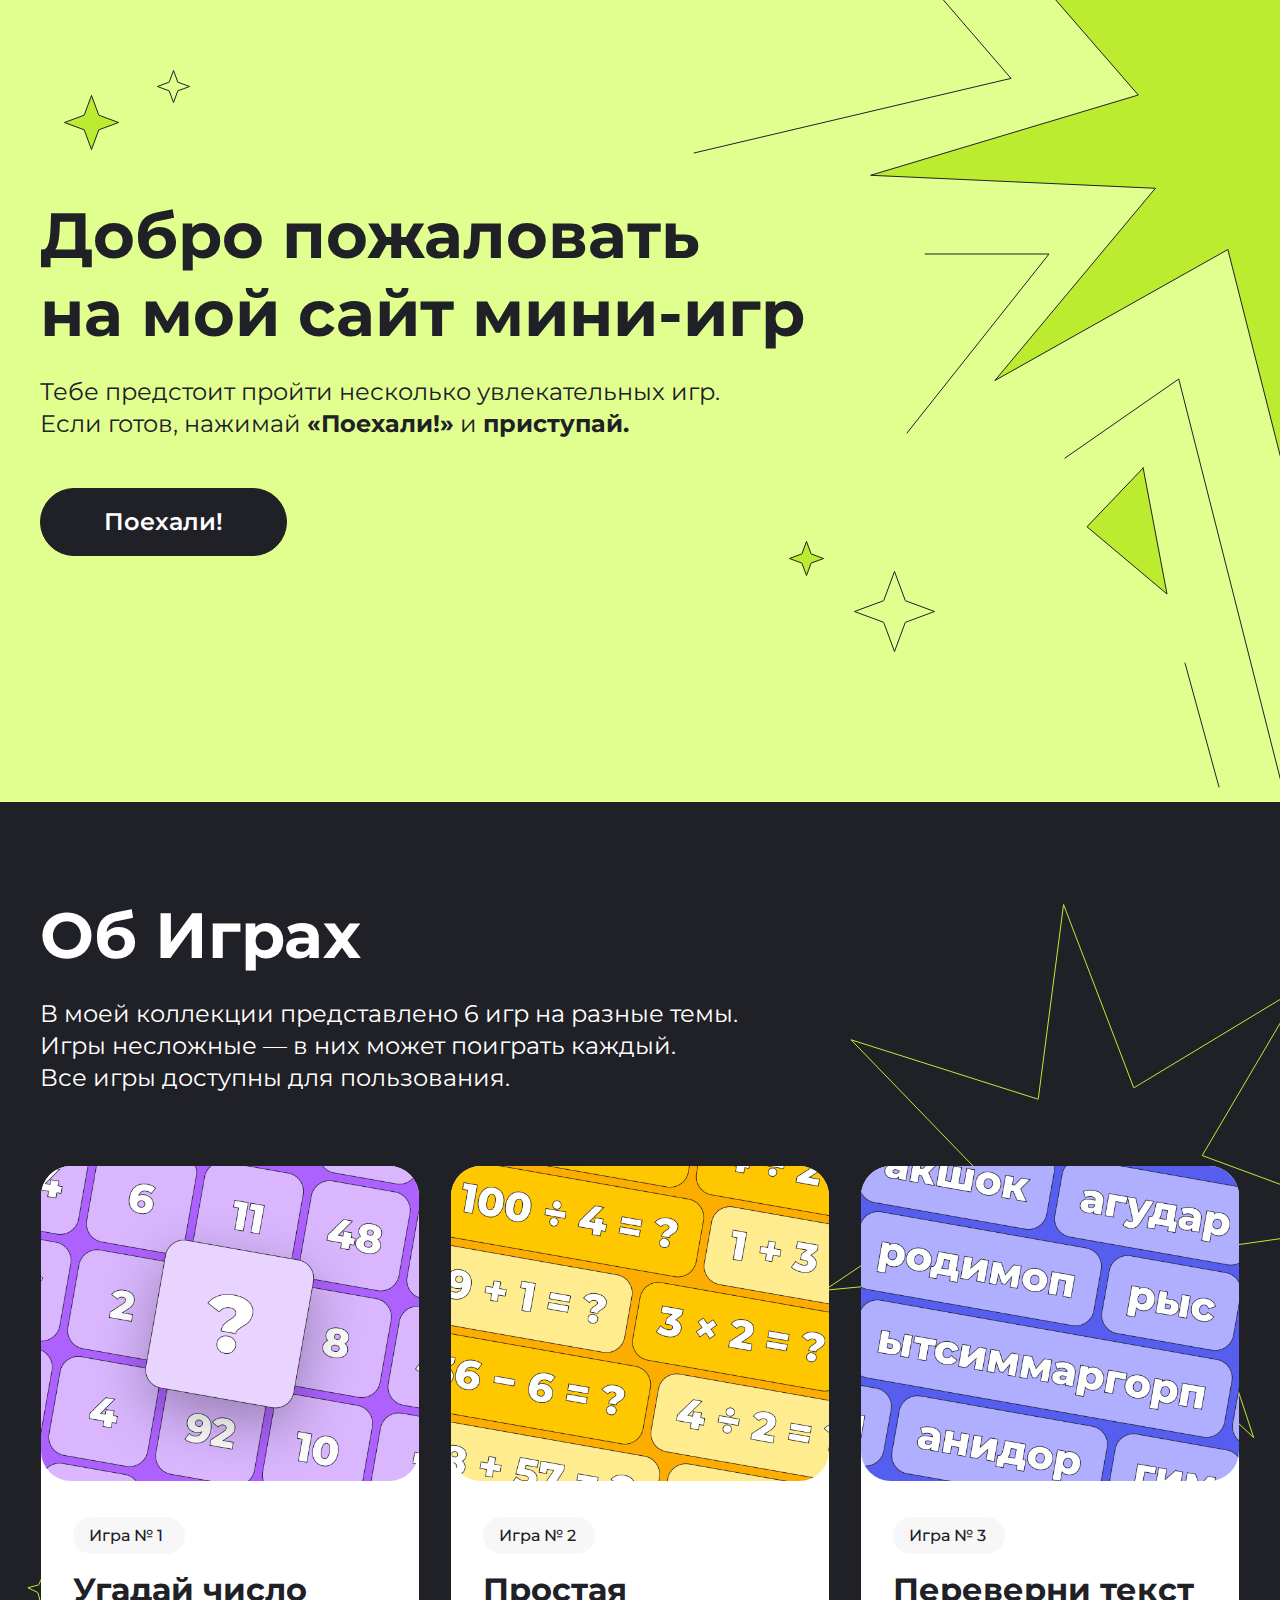
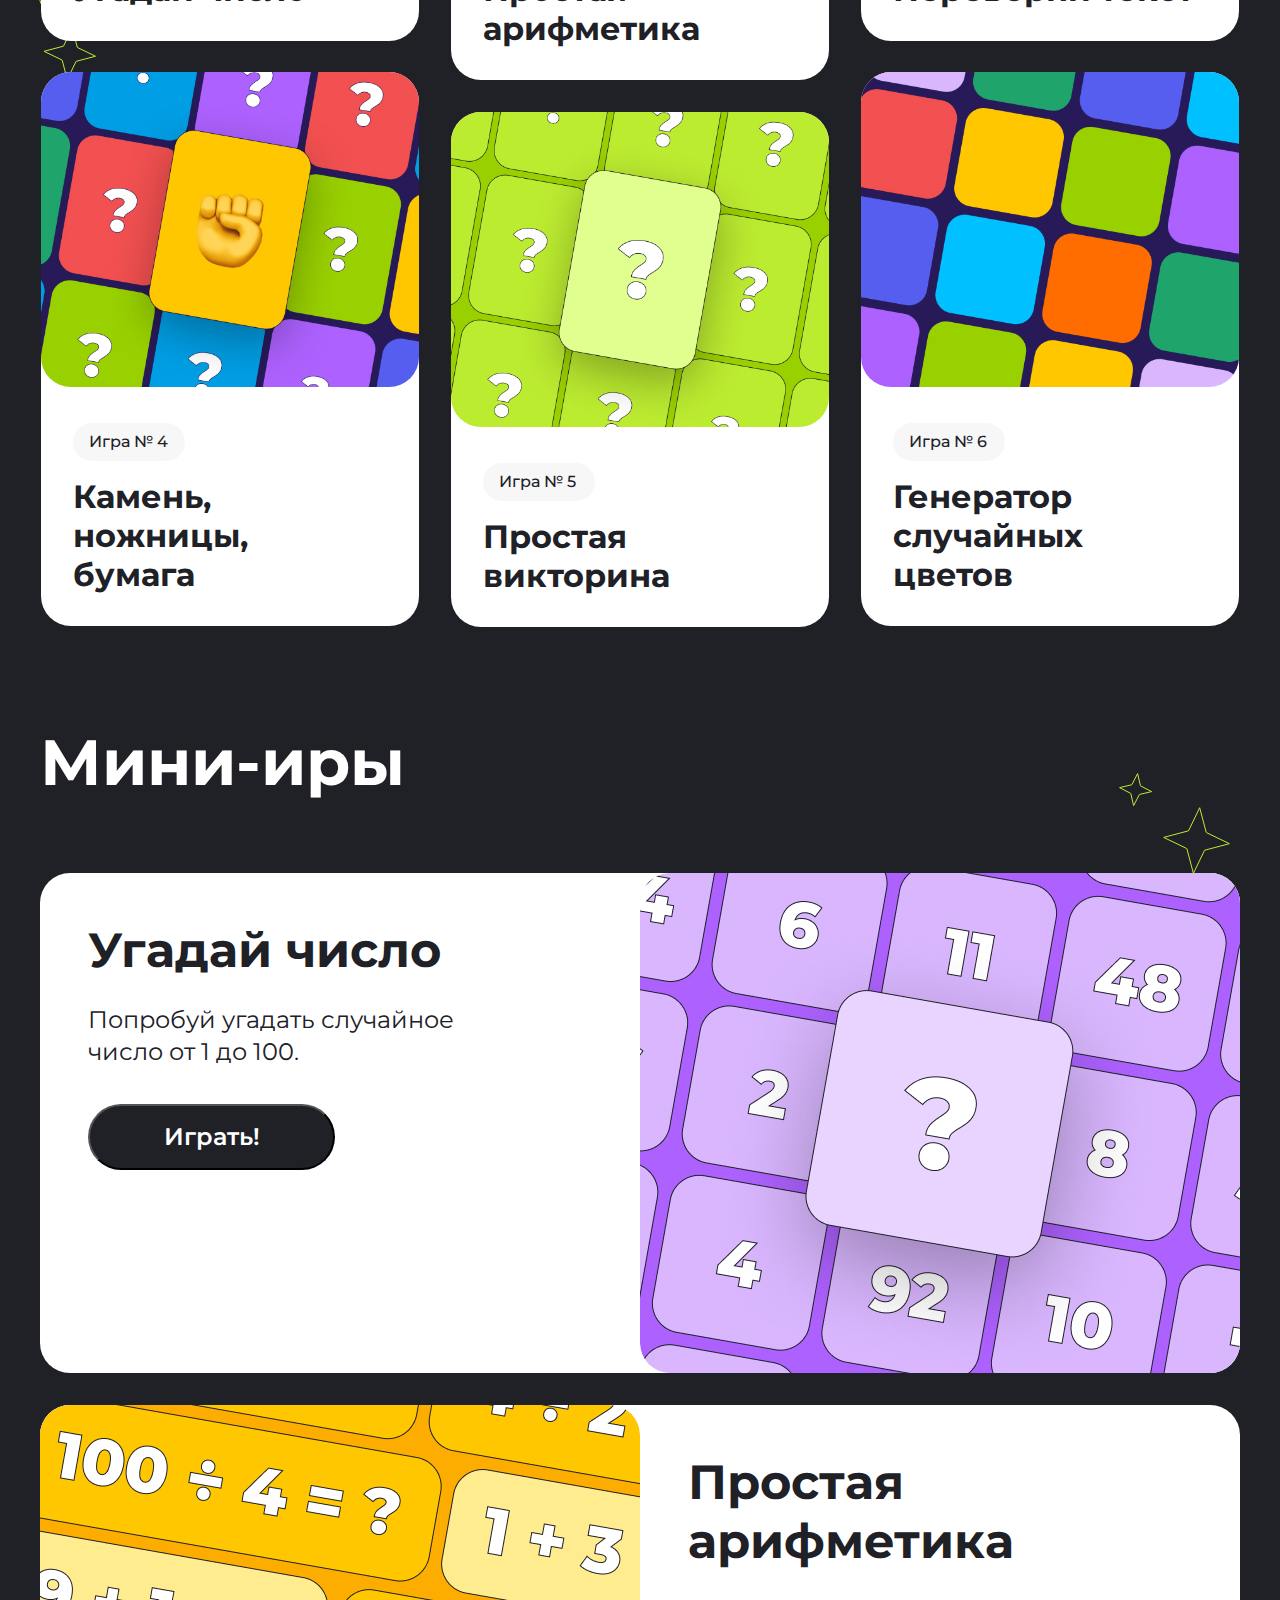
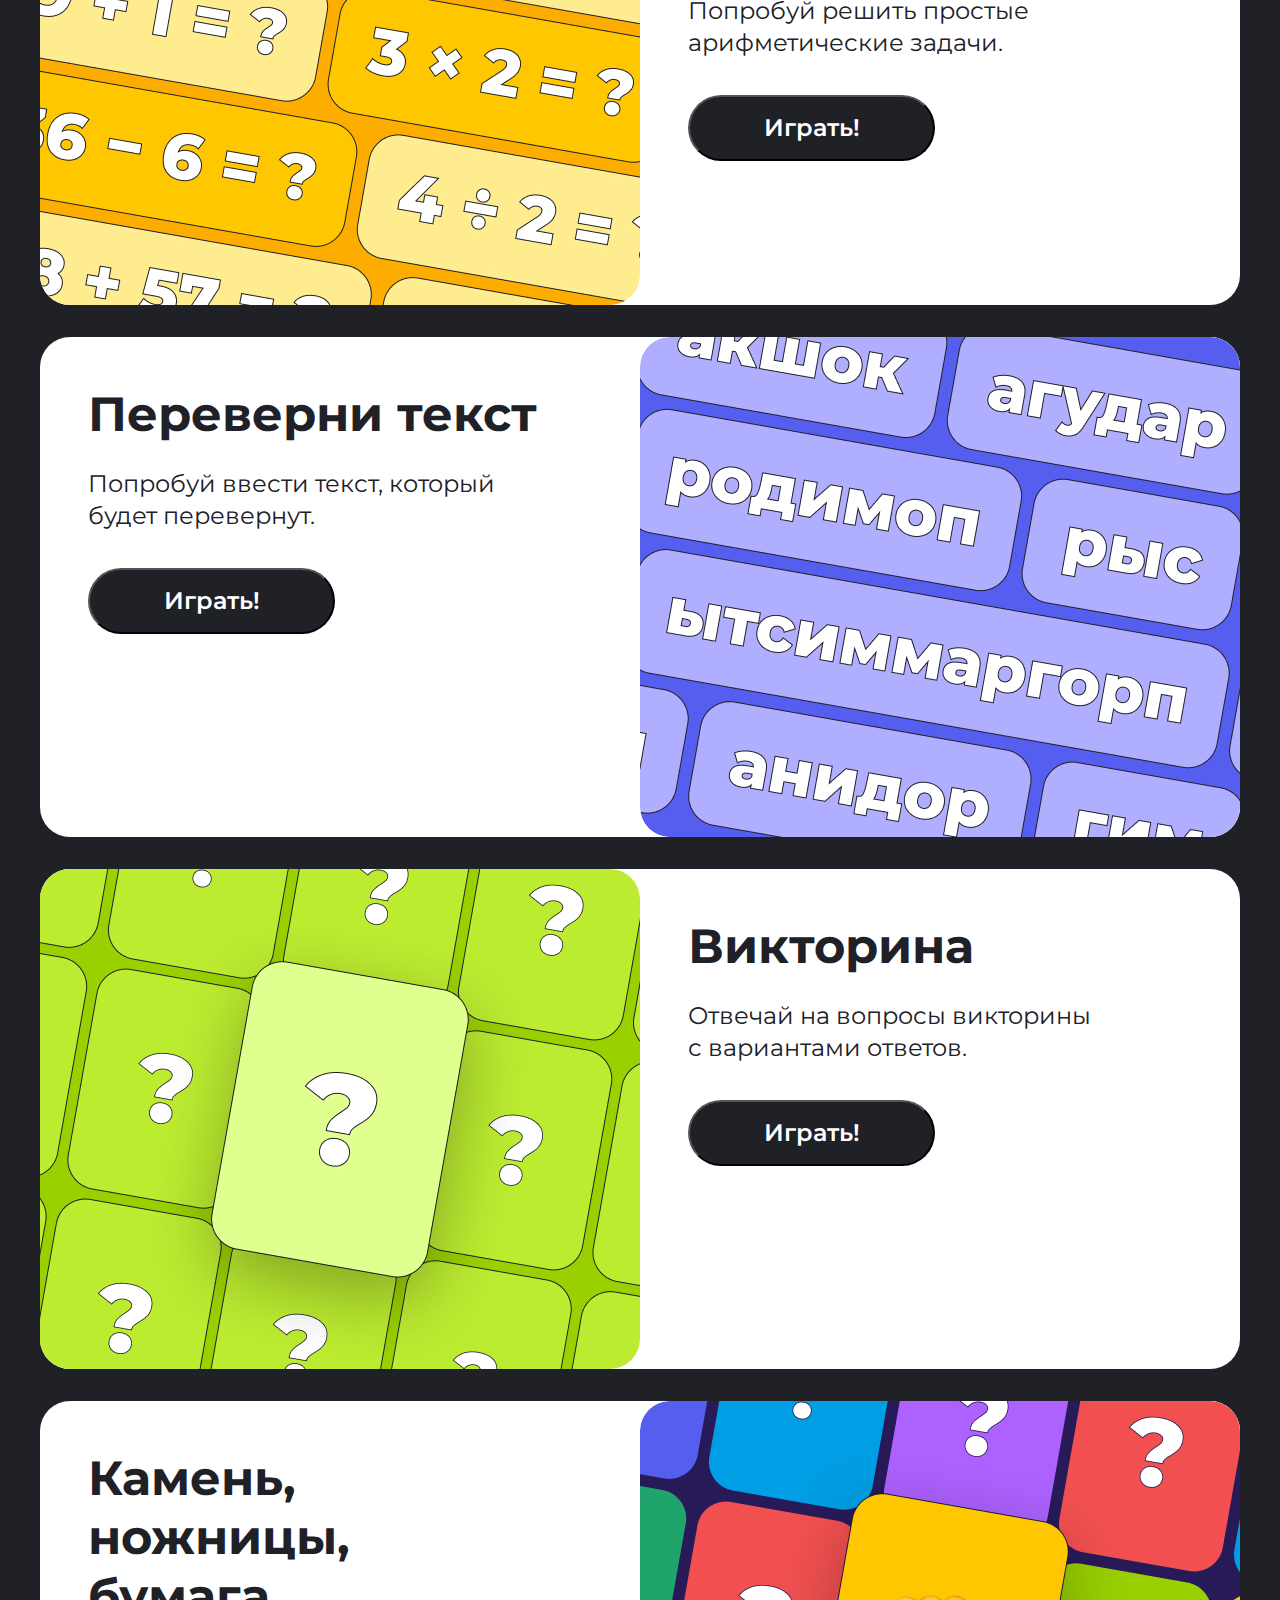
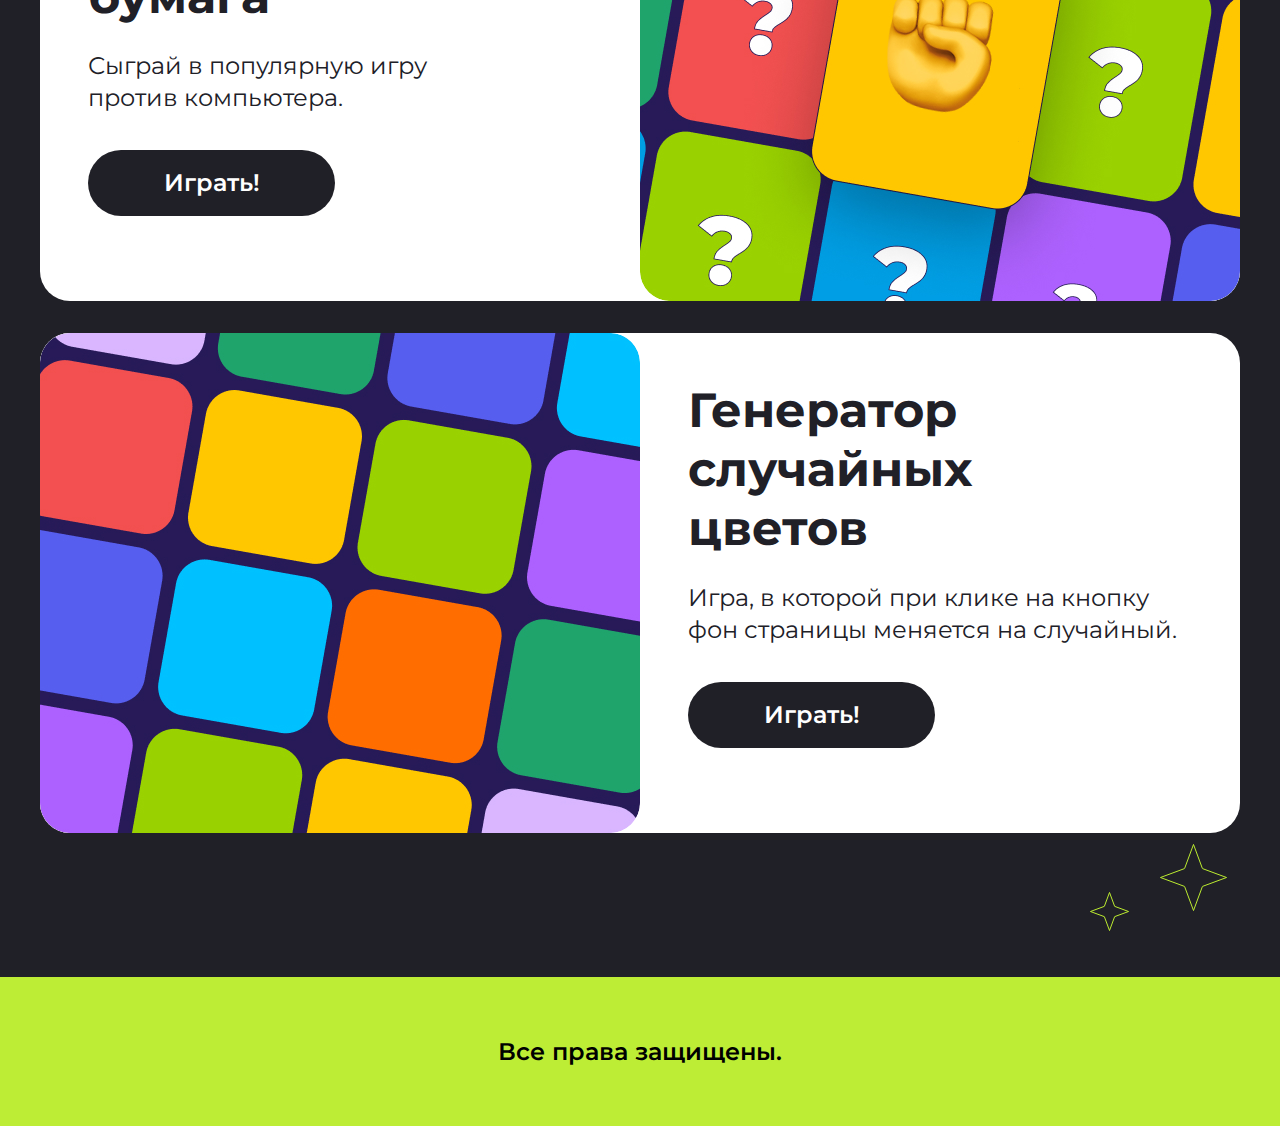
==== index.html @ 4f0e7f66 "правка" ====
<!DOCTYPE html>
<html lang="en">

<head>
    <meta charset="UTF-8">
    <meta name="viewport" content="width=device-width, initial-scale=1.0">
    <title>Document</title>
    <link rel="preconnect" href="https://fonts.googleapis.com">
    <link rel="preconnect" href="https://fonts.gstatic.com" crossorigin>
    <link href="https://fonts.googleapis.com/css2?family=Montserrat:wght@400;500;600;700;800&display=swap"
        rel="stylesheet">
    <link rel="stylesheet" href="./style.css">

</head>

<body>
    <div class="top center">
        <header class="header">
            <h1 class="header__title">Добро пожаловать на&nbspмой сайт мини-игр</h1>
            <p class="header__hello">Тебе предстоит пройти несколько увлекательных игр. Если готов, нажимай
                <b>«Поехали!»</b> и <b>приступай.</b>
            </p>
            <a class="header__btm" href="#about-games">Поехали!</a>
        </header>
    </div>
    <section id="about-games" class="about center">
        <h2 class="about__title">Об Играх</h2>
        <p class="about__txt">В моей коллекции представлено 6 игр на разные темы. <br>
            Игры несложные — в них может поиграть каждый. <br>
            Все игры доступны для пользования.</p>
        <div class="card-box">
            <a class="card__link" href="#guess">
                <article class="card">
                    <img class="card__img" src="./img/guess.jpg" alt="guess">
                    <div class="card__txt">
                        <p class="card__nomber">Игра № 1</p>
                        <h3 class="card__name">Угадай число</h3>
                    </div>
                </article>
            </a>
            <a class="card__link" href="#arifm">
                <article class="card">
                    <img class="card__img" src="./img/arifm.jpg" alt="arifm">
                    <div class="card__txt">
                        <p class="card__nomber">Игра № 2</p>
                        <h3 class="card__name">Простая арифметика</h3>
                    </div>
                </article>
            </a>
            <a class="card__link card__link_top card__planshet" href="#knb">
                <article class="card">
                    <img class="card__img" src="./img/knb.jpg" alt="knb">
                    <div class="card__txt">
                        <p class="card__nomber">Игра № 4</p>
                        <h3 class="card__name">Камень, ножницы, бумага</h3>
                    </div>
                </article>
            </a>
            <a class="card__link" href="#revers">
                <article class="card">
                    <img class="card__img" src="./img/revers.jpg" alt="revers">
                    <div class="card__txt">
                        <p class="card__nomber">Игра № 3</p>
                        <h3 class="card__name">Переверни текст</h3>
                    </div>
                </article>
            </a>
            <a class="card__link card__link_top card__pc" href="#knb">
                <article class="card">
                    <img class="card__img" src="./img/knb.jpg" alt="knb">
                    <div class="card__txt">
                        <p class="card__nomber">Игра № 4</p>
                        <h3 class="card__name">Камень, ножницы, бумага</h3>
                    </div>
                </article>
            </a>
            <a class="card__link" href="#quiz">
                <article class="card">
                    <img class="card__img" src="./img/quiz.jpg" alt="quiz">
                    <div class="card__txt">
                        <p class="card__nomber">Игра № 5</p>
                        <h3 class="card__name">Простая викторина</h3>
                    </div>
                </article>
            </a>
            <a class="card__link card__link_top" href="#generator">
                <article class="card">
                    <img class="card__img" src="./img/generator.jpg" alt="generator">
                    <div class="card__txt">
                        <p class="card__nomber">Игра № 6</p>
                        <h3 class="card__name">Генератор случайных цветов</h3>
                    </div>
                </article>
            </a>
        </div>
    </section>
    <section class="mini-games center">
        <h2 class="mini-games__title">Мини-иры</h2>
        <div class="game-box">
            <article id="guess" class="game game-revers">
                <div class="game__info">
                    <h3 class="game__title">Угадай число</h3>
                    <p class="game__opis">Попробуй угадать случайное<br> число от 1 до 100.</p>
                    <button onclick="guessGame()" class="game__btm">Играть!</button>
                </div>
                <img class="game__img" src="./img/guess.jpg" alt="Угадай">
            </article>
            <article id="arifm" class="game">
                <img class="game__img" src="./img/arifm.jpg" alt="Угадай">
                <div class="game__info">
                    <h3 class="game__title">Простая арифметика</h3>
                    <p class="game__opis">Попробуй решить простые арифметические задачи.</p>
                    <button onclick="arifm()" class="game__btm">Играть!</button>
                </div>

            </article>
            <article id="revers" class="game game-revers">
                <div class="game__info">
                    <h3 class="game__title">Переверни текст</h3>
                    <p class="game__opis">Попробуй ввести текст, который<br> будет перевернут.</p>
                    <button onclick="revers()" class="game__btm">Играть!</button>
                    
                </div>
                <img class="game__img" src="./img/revers.jpg" alt="Угадай">
            </article>
            <article id="quiz" class="game">
                <img class="game__img" src="./img/quiz.jpg" alt="Угадай">
                <div class="game__info">
                    <h3 class="game__title">Викторина</h3>
                    <p class="game__opis">Отвечай на вопросы викторины с&nbspвариантами ответов.</p>
                    <button onclick="quiz()" class="game__btm">Играть!</button>
                    
                </div>

            </article>
            <article id="knb" class="game game-revers">
                <div class="game__info">
                    <h3 class="game__title">Камень,<br> ножницы, <br>бумага</h3>
                    <p class="game__opis">Сыграй в популярную игру против&nbspкомпьютера.</p>
                    <a href="#" class="game__btm">Играть!</a>
                </div>
                <img class="game__img" src="./img/knb.jpg" alt="Угадай">
            </article>
            <article id="generator" class="game">
                <img class="game__img" src="./img/generator.jpg" alt="Угадай">
                <div class="game__info">
                    <h3 class="game__title">Генератор случайных <br>цветов</h3>
                    <p class="game__opis">Игра, в которой при клике на кнопку фон страницы меняется на случайный.</p>
                    <a href="#" class="game__btm">Играть!</a>
                </div>

            </article>

        </div>
    </section>
    <footer class="footer center">
        <h3 class="footer__title">Все права защищены.</h3>
    </footer>

    <script src="./game.js"></script>
    <!-- <script src="./hw-2.js"></script> -->
    <!-- <script src="./hw-3.js"></script> -->
    <!-- <script src="./hw-4.js"></script> -->
    <!-- <script src="./hw-5.js"></script> -->
    <!-- <script src="./hw-6.js"></script> -->
    <script src="./hw-7.js"></script>
</body>

</html>
---- style.css ----
* {
  margin: 0;
  padding: 0;
}

html {
  scroll-behavior: smooth;
}

body {
  font-family: Montserrat;
}

.center {
  padding-left: calc(50% - 600px);
  padding-right: calc(50% - 600px);
}

.top {
  background-color: rgb(225, 255, 143);
  background-image: url(./img/head-star1.svg), url(./img/head-star2.svg), url(./img/head-star3.svg);
  background-repeat: no-repeat;
  background-position: 63px 69px, 100% 0, calc(100% - 344px) calc(100% - 149px);
}

.header {
  padding-bottom: 246px;
}
.header__title {
  max-width: 768px;
  color: rgb(32, 32, 39);
  font-size: 64px;
  font-weight: 700;
  line-height: 78px;
  text-align: left;
  padding-top: 196px;
  margin-bottom: 24px;
}
.header__hello {
  max-width: 720px;
  color: rgb(32, 32, 39);
  font-size: 24px;
  font-weight: 400;
  line-height: 32px;
  letter-spacing: 0px;
  text-align: left;
  margin-bottom: 48px;
}
.header__btm {
  display: block;
  width: 247px;
  text-decoration-line: none;
  color: rgb(255, 255, 255);
  font-family: Montserrat;
  font-size: 24px;
  font-weight: 600;
  line-height: 141.69%;
  text-align: center;
  padding: 16px 28px;
  box-sizing: border-box;
  border: 1px solid rgb(32, 32, 39);
  border-radius: 60px;
  background: rgb(32, 32, 39);
}

.about {
  background-color: rgb(32, 32, 39);
  background-image: url(./img/about-star1.svg), url(./img/about-star2.svg);
  background-repeat: no-repeat;
  background-position: 100% 100px, 25px 770px;
  padding-bottom: 50px;
}
.about__title {
  color: rgb(255, 255, 255);
  font-size: 64px;
  font-weight: 700;
  line-height: 78px;
  text-align: left;
  padding-top: 94px;
  padding-bottom: 24px;
}
.about__txt {
  max-width: 788px;
  color: rgb(255, 255, 255);
  font-size: 24px;
  font-weight: 400;
  line-height: 32px;
  text-align: left;
  padding-bottom: 72px;
}

.card-box {
  display: flex;
  flex-wrap: wrap;
  gap: 32px;
  justify-content: center;
}

.card {
  border-radius: 30px;
  background-color: white;
  width: 378px;
}
.card__link {
  text-decoration: none;
}
.card__link_top {
  margin-top: -40px;
}
.card__img {
  border-radius: 30px;
  width: 100%;
}
.card__txt {
  text-decoration-line: none;
  display: flex;
  flex-direction: column;
  padding: 32px;
  gap: 16px;
  max-width: 304px;
}
.card__nomber {
  box-sizing: border-box;
  border-radius: 52.58px;
  background: rgb(247, 247, 247);
  padding: 10px 16px;
  width: 112px;
  color: rgb(32, 32, 39);
  font-size: 16px;
  font-weight: 500;
  line-height: 110%;
  text-align: left;
}
.card__name {
  color: rgb(32, 32, 39);
  font-size: 32px;
  font-weight: 700;
  line-height: 39px;
  text-align: left;
}
.card__planshet {
  display: none;
}

.mini-games {
  background-color: rgb(32, 32, 39);
  background-image: url(./img/mg-star1.svg), url(./img/mg-star2.svg);
  background-repeat: no-repeat;
  background-position: calc(100% - 45px) 93px, calc(100% - 52px) calc(100% - 45px);
}
.mini-games__title {
  padding-top: 46px;
  margin-bottom: 72px;
  color: rgb(255, 255, 255);
  font-size: 64px;
  font-weight: 700;
  line-height: 78px;
  letter-spacing: 0px;
  text-align: left;
}

.game-box {
  display: flex;
  gap: 32px;
  flex-direction: column;
  padding-bottom: 144px;
}

.game {
  display: grid;
  grid-template-columns: repeat(2, 1fr);
  background-color: white;
  border-radius: 30px;
}
.game__img {
  grid-column: span 1;
  width: 100%;
  height: 100%;
  border-radius: 30px;
}
.game__info {
  grid-column: span 1;
  padding: 48px;
}
.game__title {
  color: rgb(32, 32, 39);
  font-size: 48px;
  font-weight: 700;
  line-height: 59px;
  letter-spacing: 0px;
  text-align: left;
}
.game__opis {
  color: rgb(32, 32, 39);
  font-size: 24px;
  font-weight: 400;
  line-height: 32px;
  letter-spacing: 0px;
  text-align: left;
  padding-top: 24px;
  padding-bottom: 36px;
  max-width: 497px;
}
.game__btm {
  border-radius: 60px;
  background: rgb(32, 32, 39);
  width: 247px;
  height: 66px;
  display: flex;
  justify-content: center;
  align-items: center;
  color: rgb(255, 255, 255);
  font-family: Montserrat;
  font-size: 24px;
  font-weight: 600;
  line-height: 141.69%;
  letter-spacing: 0%;
  text-align: center;
  text-decoration: none;
}

.footer {
  background-color: rgb(189, 237, 53);
}
.footer__title {
  color: rgb(0, 0, 0);
  font-family: Montserrat;
  font-size: 24px;
  font-weight: 600;
  line-height: 29px;
  letter-spacing: 0px;
  text-align: center;
  padding-top: 60px;
  padding-bottom: 60px;
}

.header__btm:hover {
  background: rgb(255, 255, 255);
  color: black;
}

.header__btm {
  transition: all 0.5s;
}

.card__link:hover {
  transform: scale(1.1);
}

.card__link {
  transition: all 1s;
}

.game__btm:hover {
  background: rgb(255, 255, 255);
  color: black;
  cursor: pointer;
}

.game__btm {
  transition: all 0.5s;
}

@media (max-width: 1200px) {
  .center {
    padding-left: calc(50% - 393px);
    padding-right: calc(50% - 393px);
  }
}
@media (max-width: 833px) {
  .center {
    padding-left: 24px;
    padding-right: 24px;
  }
}
@media (max-width: 830px) {
  .center {
    padding-left: 16px;
    padding-right: 16px;
  }
  .top {
    display: flex;
    justify-content: center;
    background-image: url(./img/head-star-mobile1.svg), url(./img/head-star-mobile2.svg), url(./img/head-star-mobile3.svg);
    background-repeat: no-repeat;
    background-position: calc(100% + 90px) -85px, 37px 64px, calc(100% - 34px) calc(100% - 79px);
  }
  .header {
    max-width: 296px;
    display: flex;
    flex-direction: column;
    align-items: center;
    padding-bottom: 182px;
  }
  .header__title {
    font-size: 40px;
    font-weight: 700;
    line-height: 49px;
    letter-spacing: 0px;
    text-align: center;
    padding-top: 146px;
  }
  .header__hello {
    font-size: 16px;
    font-weight: 400;
    line-height: 20px;
    letter-spacing: 0px;
    text-align: center;
    margin-bottom: 36px;
  }
  .header__btm {
    font-size: 16px;
    font-weight: 600;
    line-height: 141.69%;
    letter-spacing: 0%;
    text-align: center;
  }
  .about {
    display: none;
  }
  .mini-games {
    background-image: none;
  }
  .mini-games__title {
    color: rgb(255, 255, 255);
    font-size: 40px;
    font-weight: 700;
    line-height: 49px;
    letter-spacing: 0px;
    text-align: left;
    padding-top: 48px;
    margin-bottom: 48px;
  }
  .game-box {
    gap: 24px;
    padding-bottom: 49px;
  }
  .game {
    display: flex;
    flex-direction: column;
  }
  .game__title {
    font-size: 32px;
    font-weight: 700;
    line-height: 39px;
  }
  .game__opis {
    font-size: 16px;
    font-weight: 400;
    line-height: 20px;
  }
  .game__btm {
    width: 100%;
    height: 55px;
    font-size: 16px;
    font-weight: 600;
    line-height: 141.69%;
  }
  .game-revers {
    flex-direction: column-reverse;
  }
  .footer__title {
    padding-top: 40px;
    padding-bottom: 40px;
    font-size: 16px;
    line-height: 20px;
  }
}/*# sourceMappingURL=style.css.map */
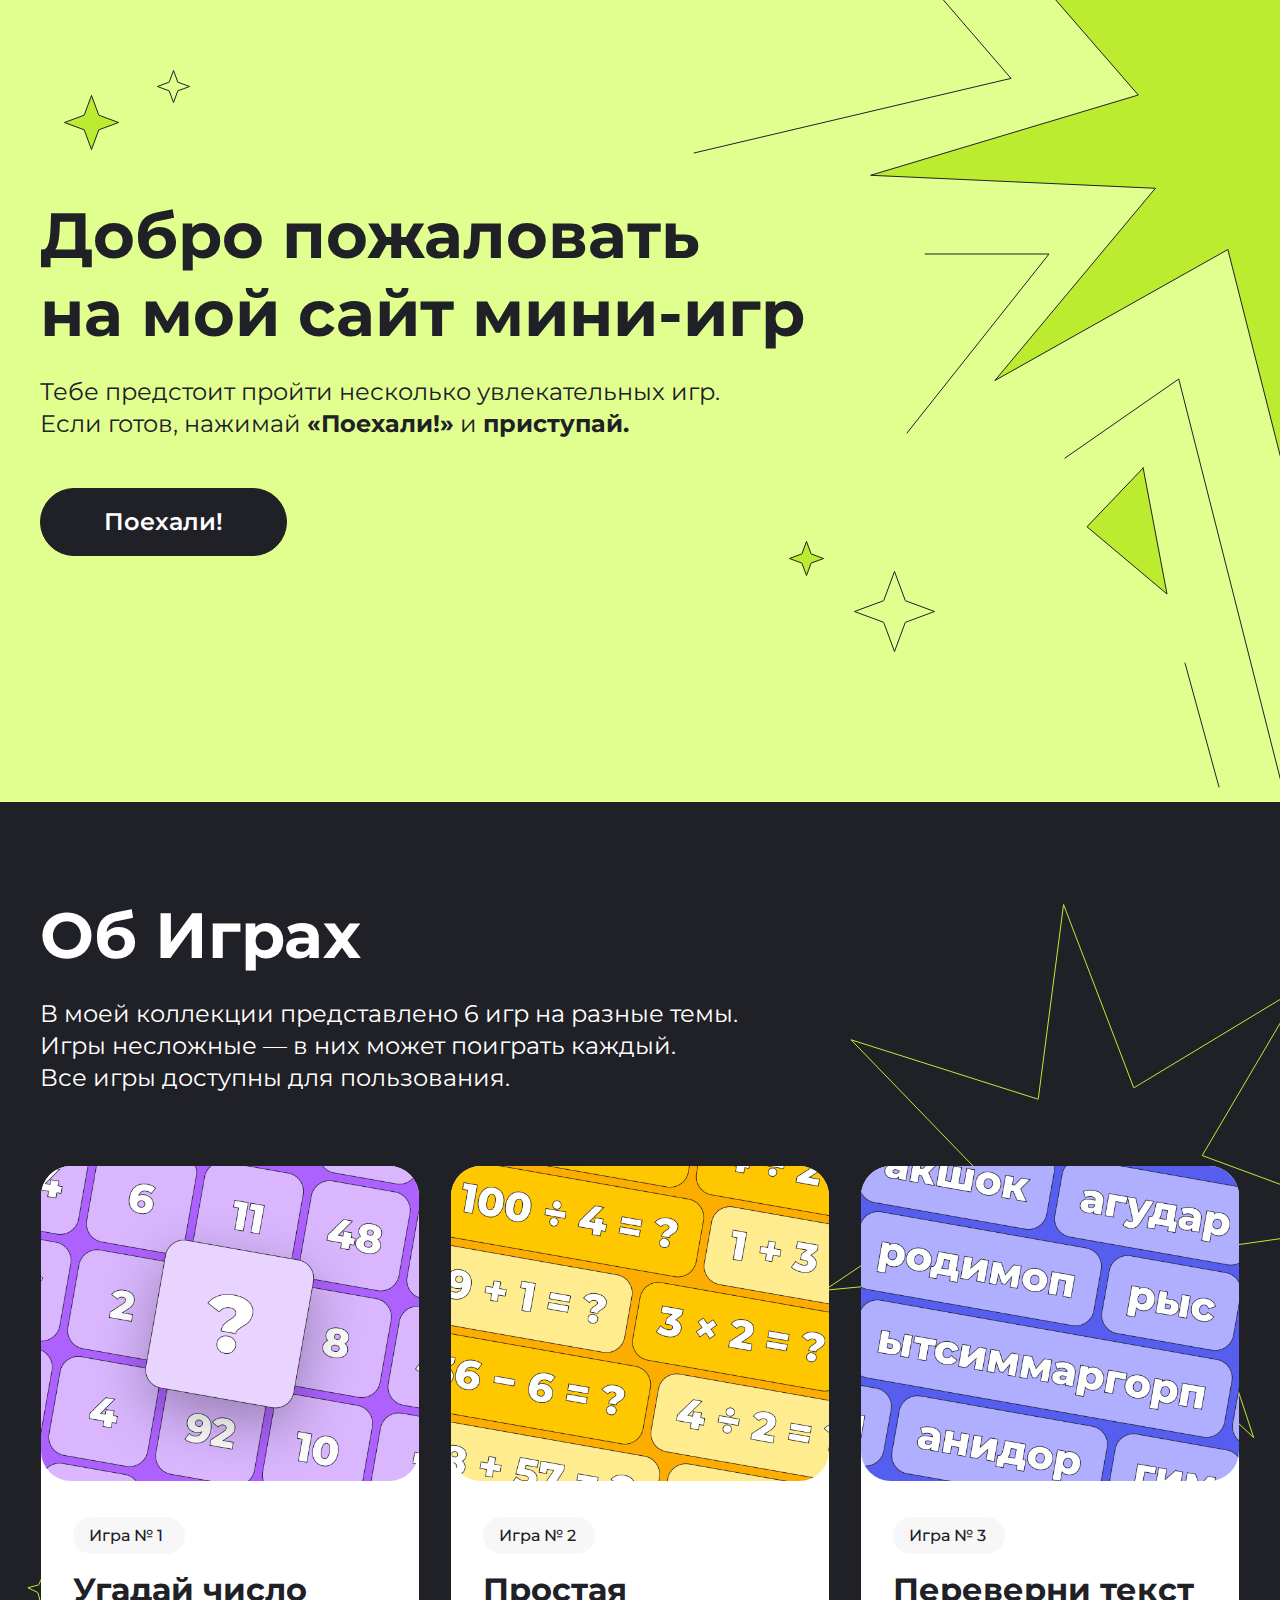
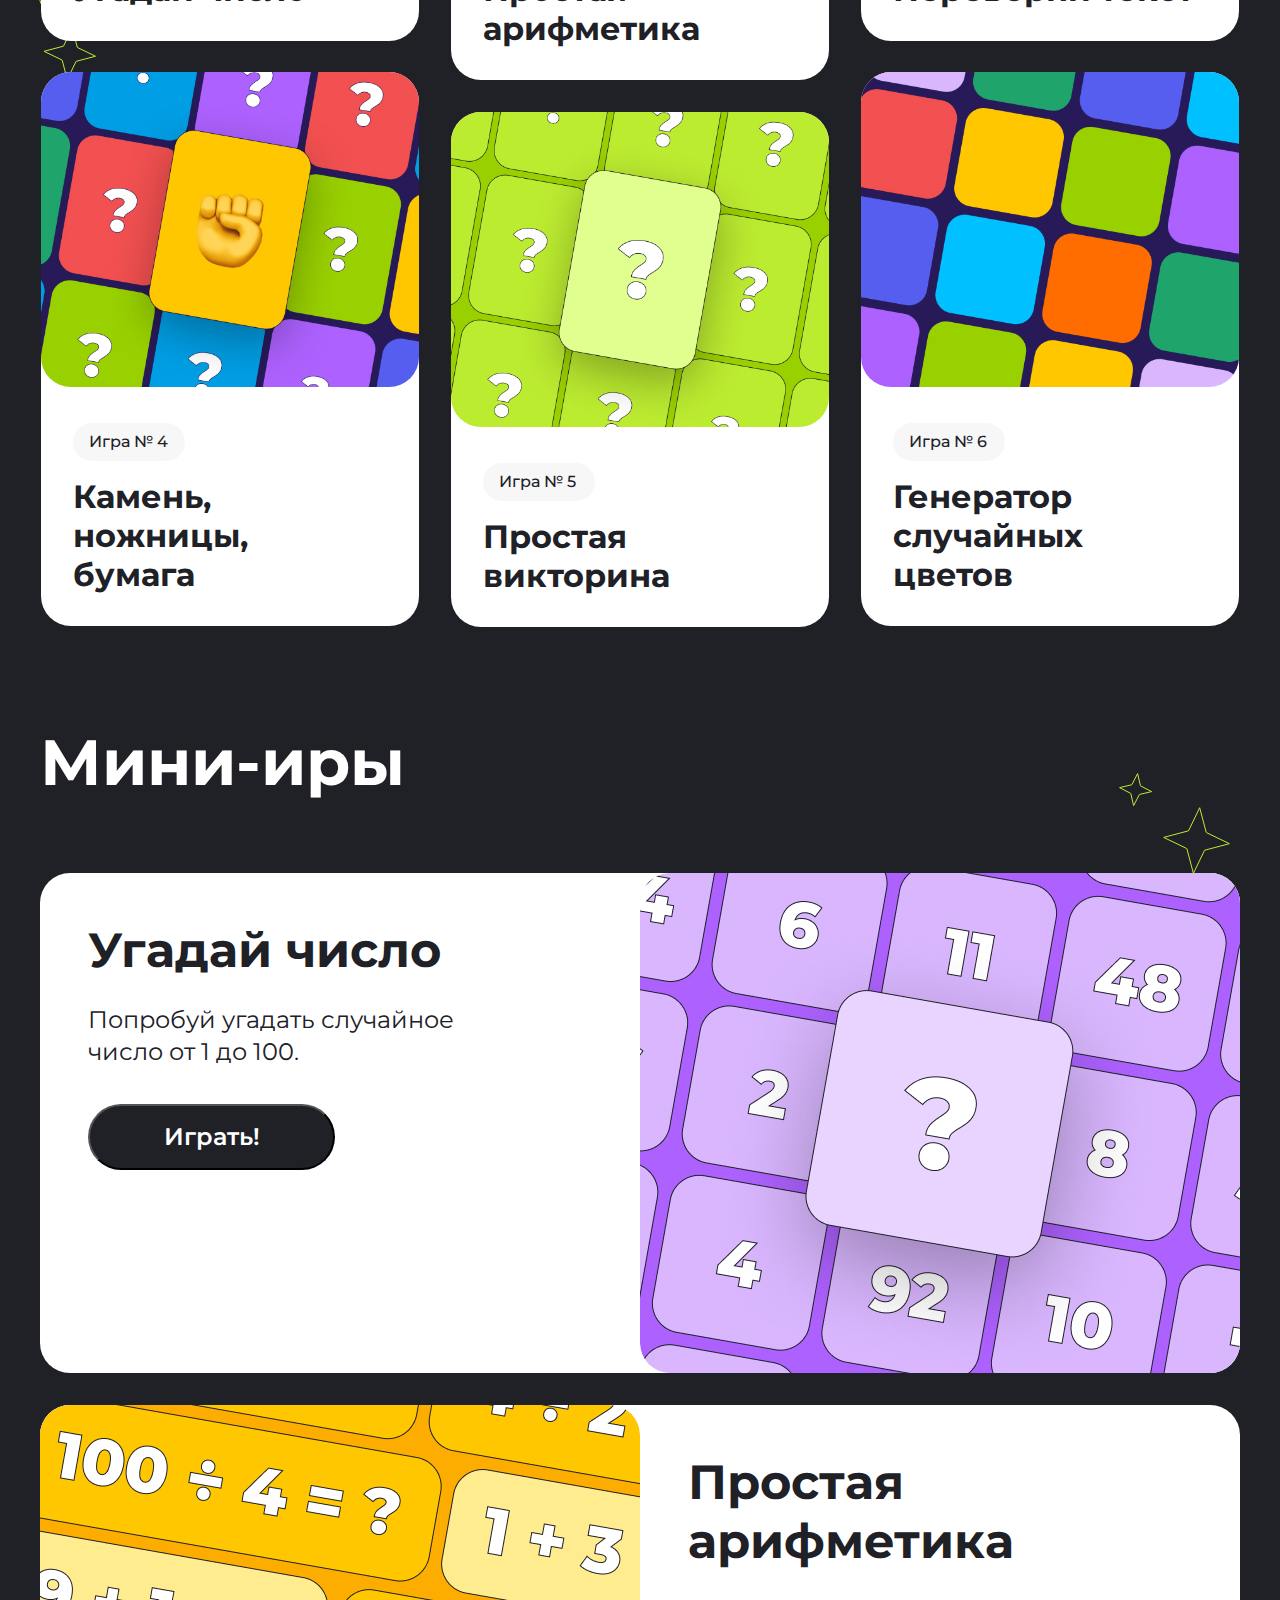
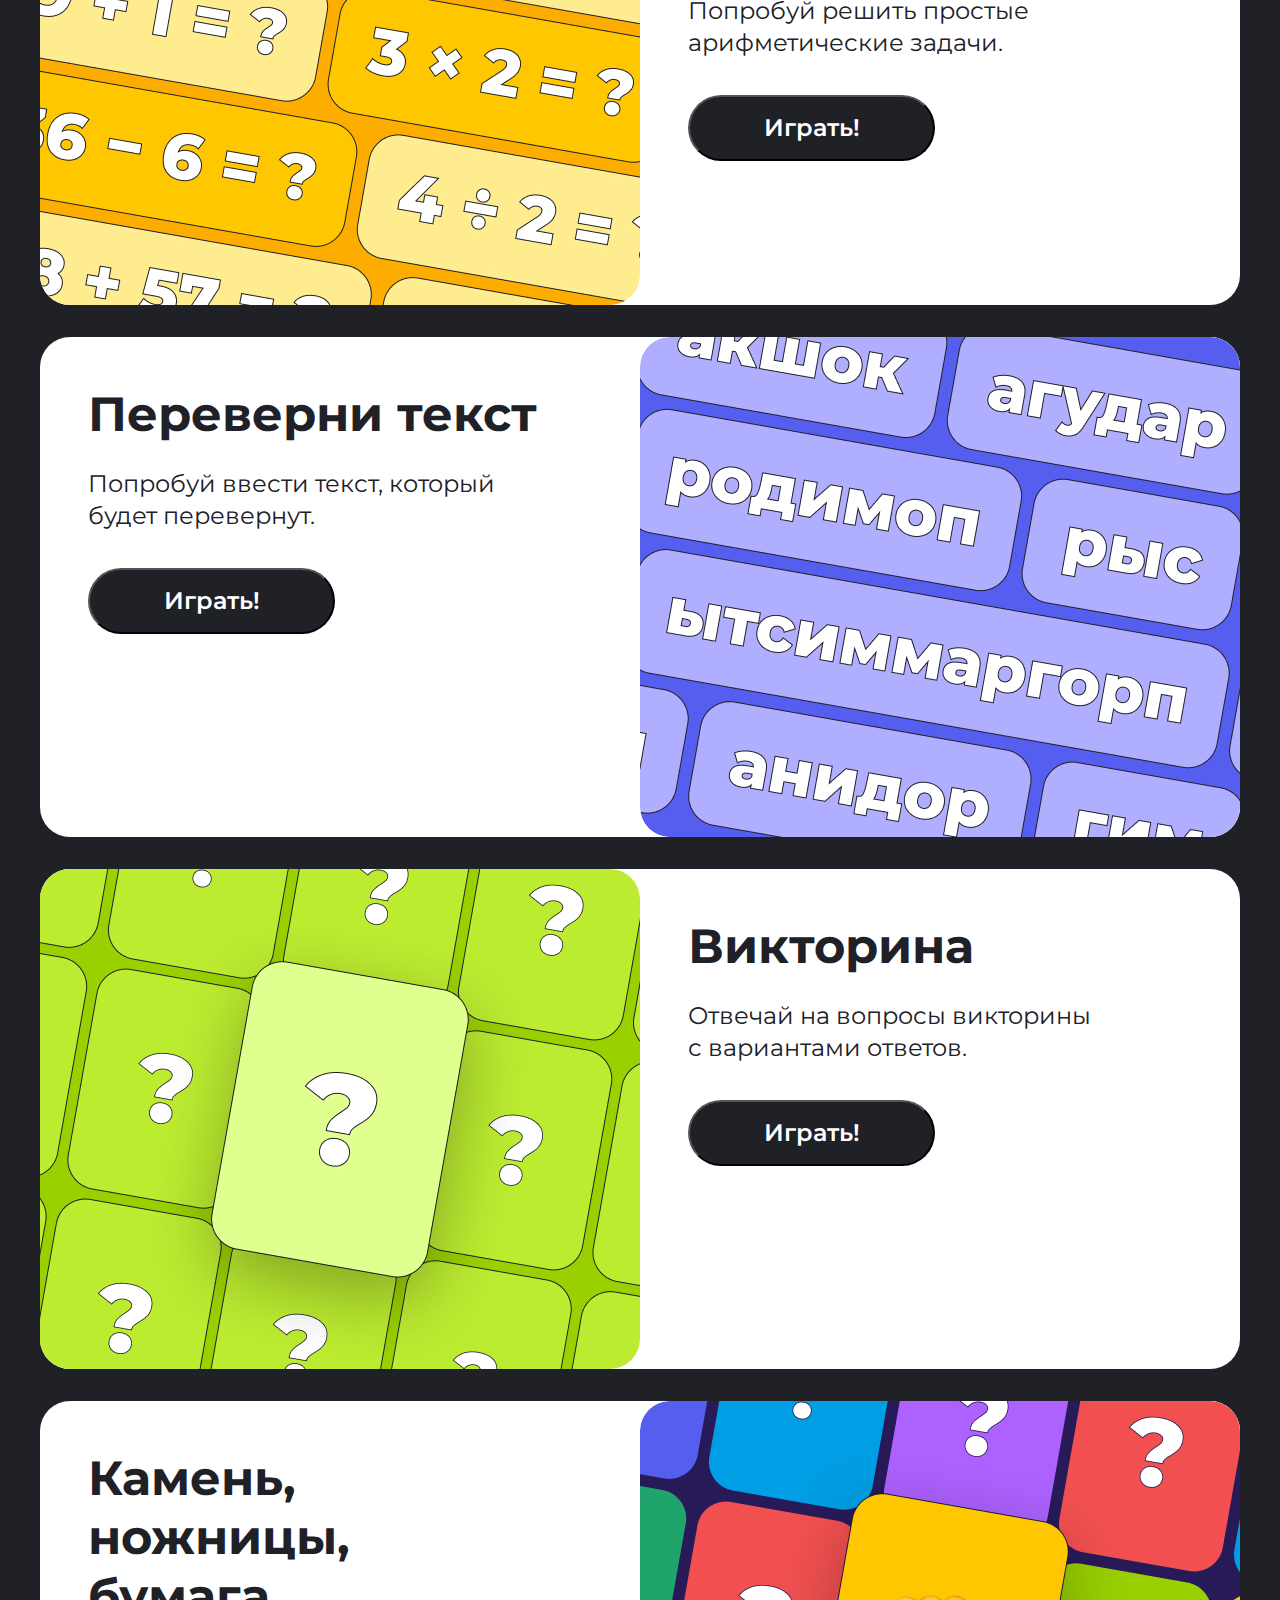
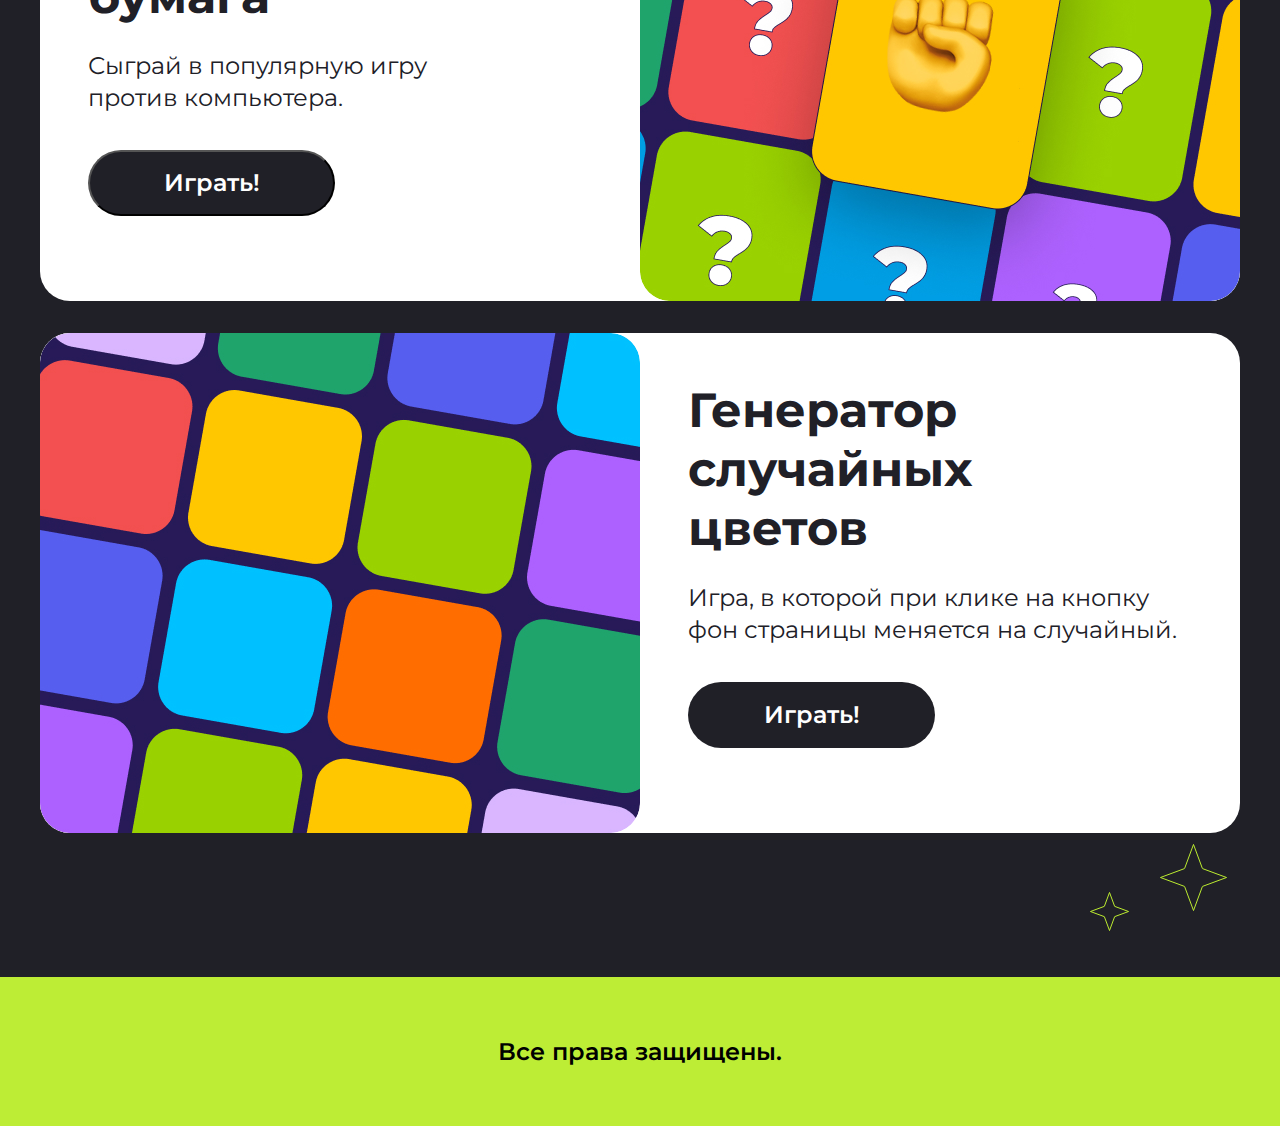
==== commit d2859588: "дубль 2" ====
--- a/index.html
+++ b/index.html
@@ -3,7 +3,8 @@
 
 <head>
     <meta charset="UTF-8">
-    <meta name="viewport" content="width=device-width, initial-scale=1.0">
+    <meta name="viewport"
+    content="width=device-width, user-scalable=no, initial-scale=1.0, maximum-scale=1.0, minimum-scale=1.0">
     <title>Document</title>
     <link rel="preconnect" href="https://fonts.googleapis.com">
     <link rel="preconnect" href="https://fonts.gstatic.com" crossorigin>
@@ -137,7 +138,8 @@
                 <div class="game__info">
                     <h3 class="game__title">Камень,<br> ножницы, <br>бумага</h3>
                     <p class="game__opis">Сыграй в популярную игру против&nbspкомпьютера.</p>
-                    <a href="#" class="game__btm">Играть!</a>
+                    <button onclick="knb()" class="game__btm">Играть!</button>
+
                 </div>
                 <img class="game__img" src="./img/knb.jpg" alt="Угадай">
             </article>
@@ -163,7 +165,8 @@
     <!-- <script src="./hw-4.js"></script> -->
     <!-- <script src="./hw-5.js"></script> -->
     <!-- <script src="./hw-6.js"></script> -->
-    <script src="./hw-7.js"></script>
+    <!-- <script src="./hw-7.js"></script> -->
+    <script src="./hw-8.js"></script>
 </body>
 
 </html>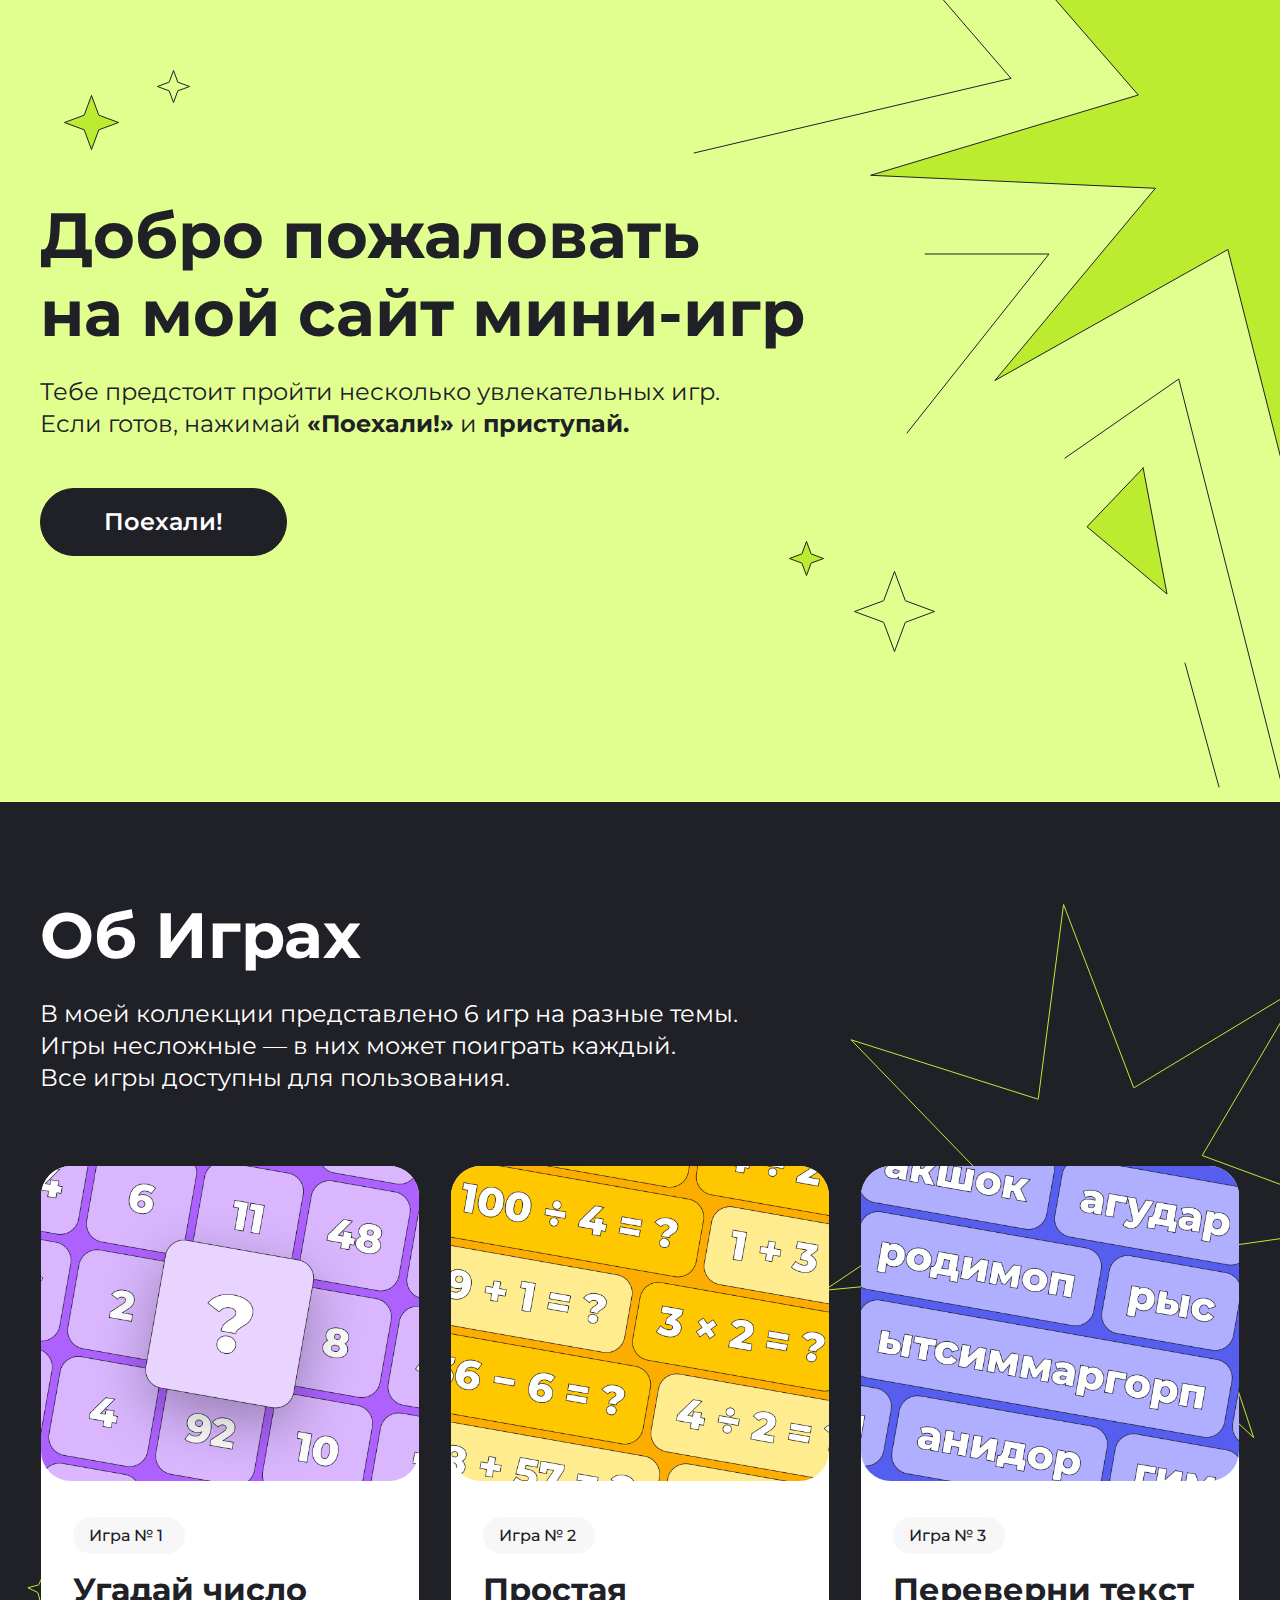
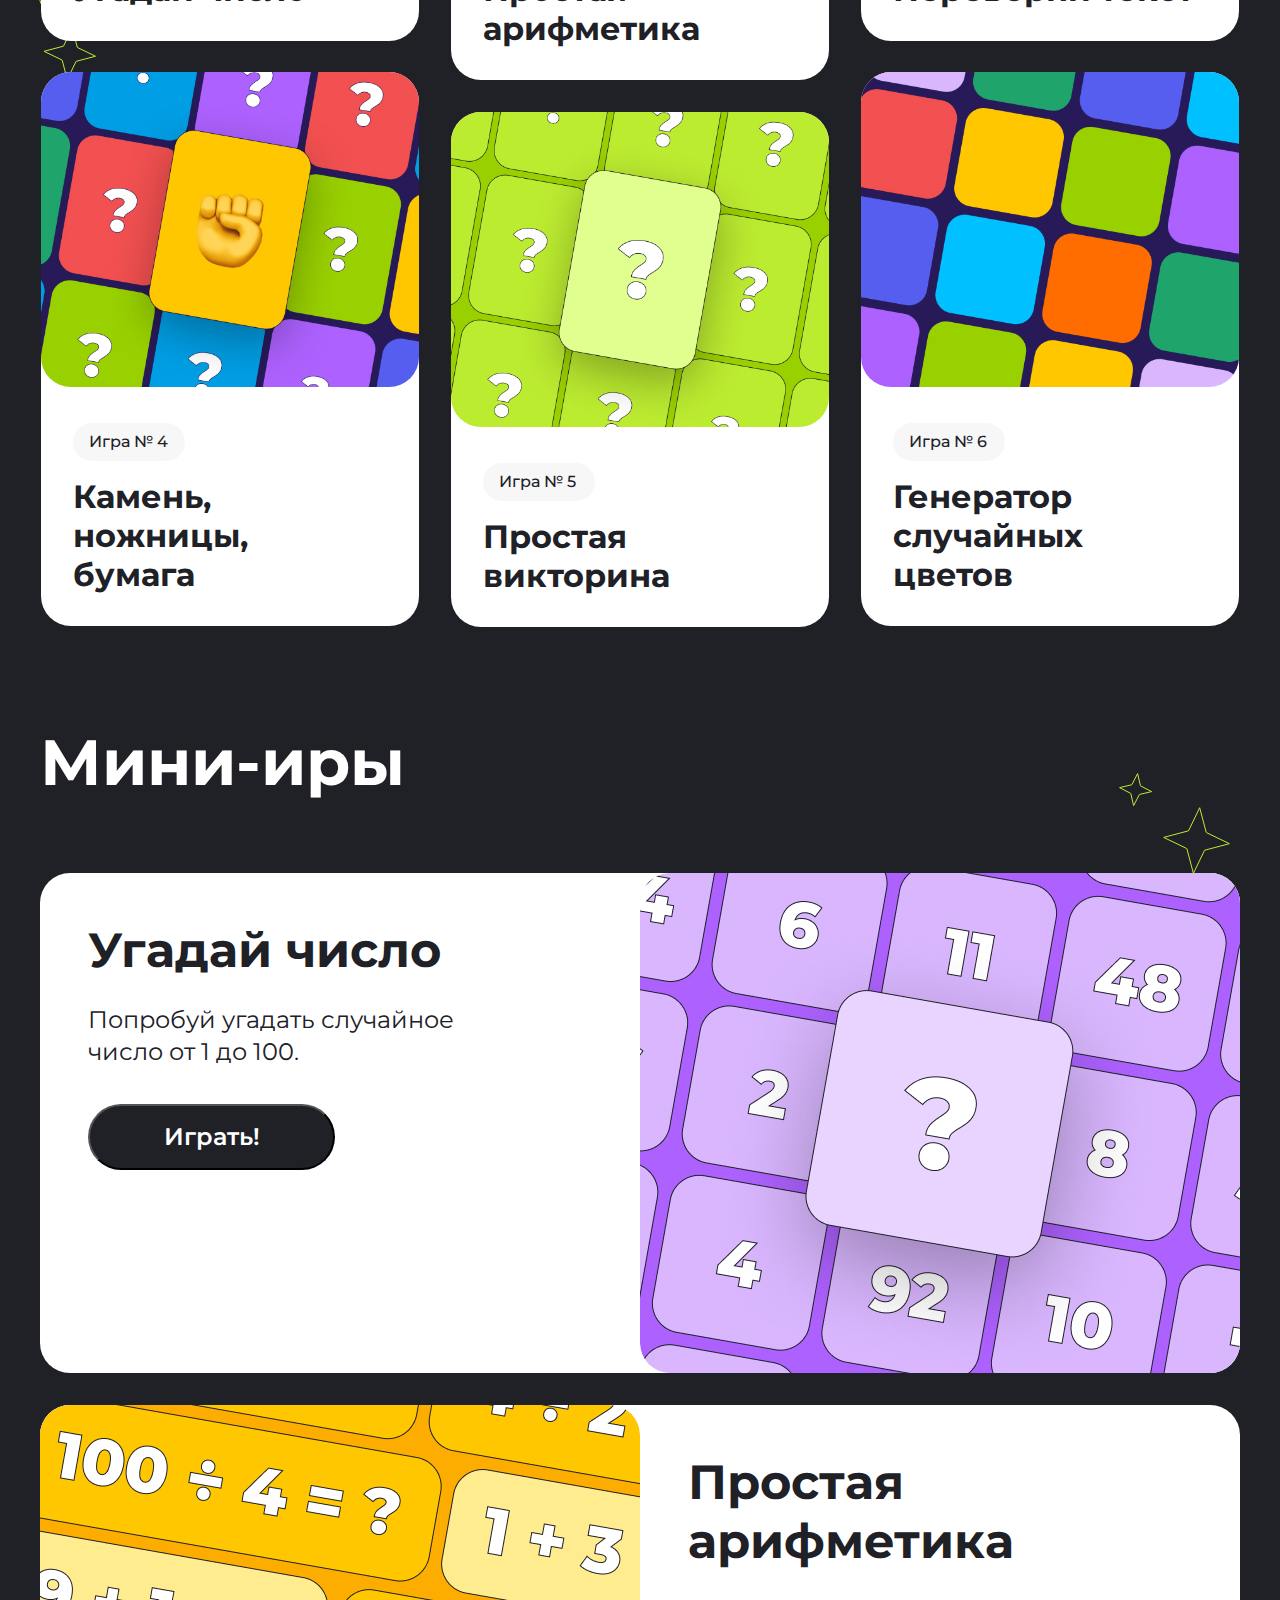
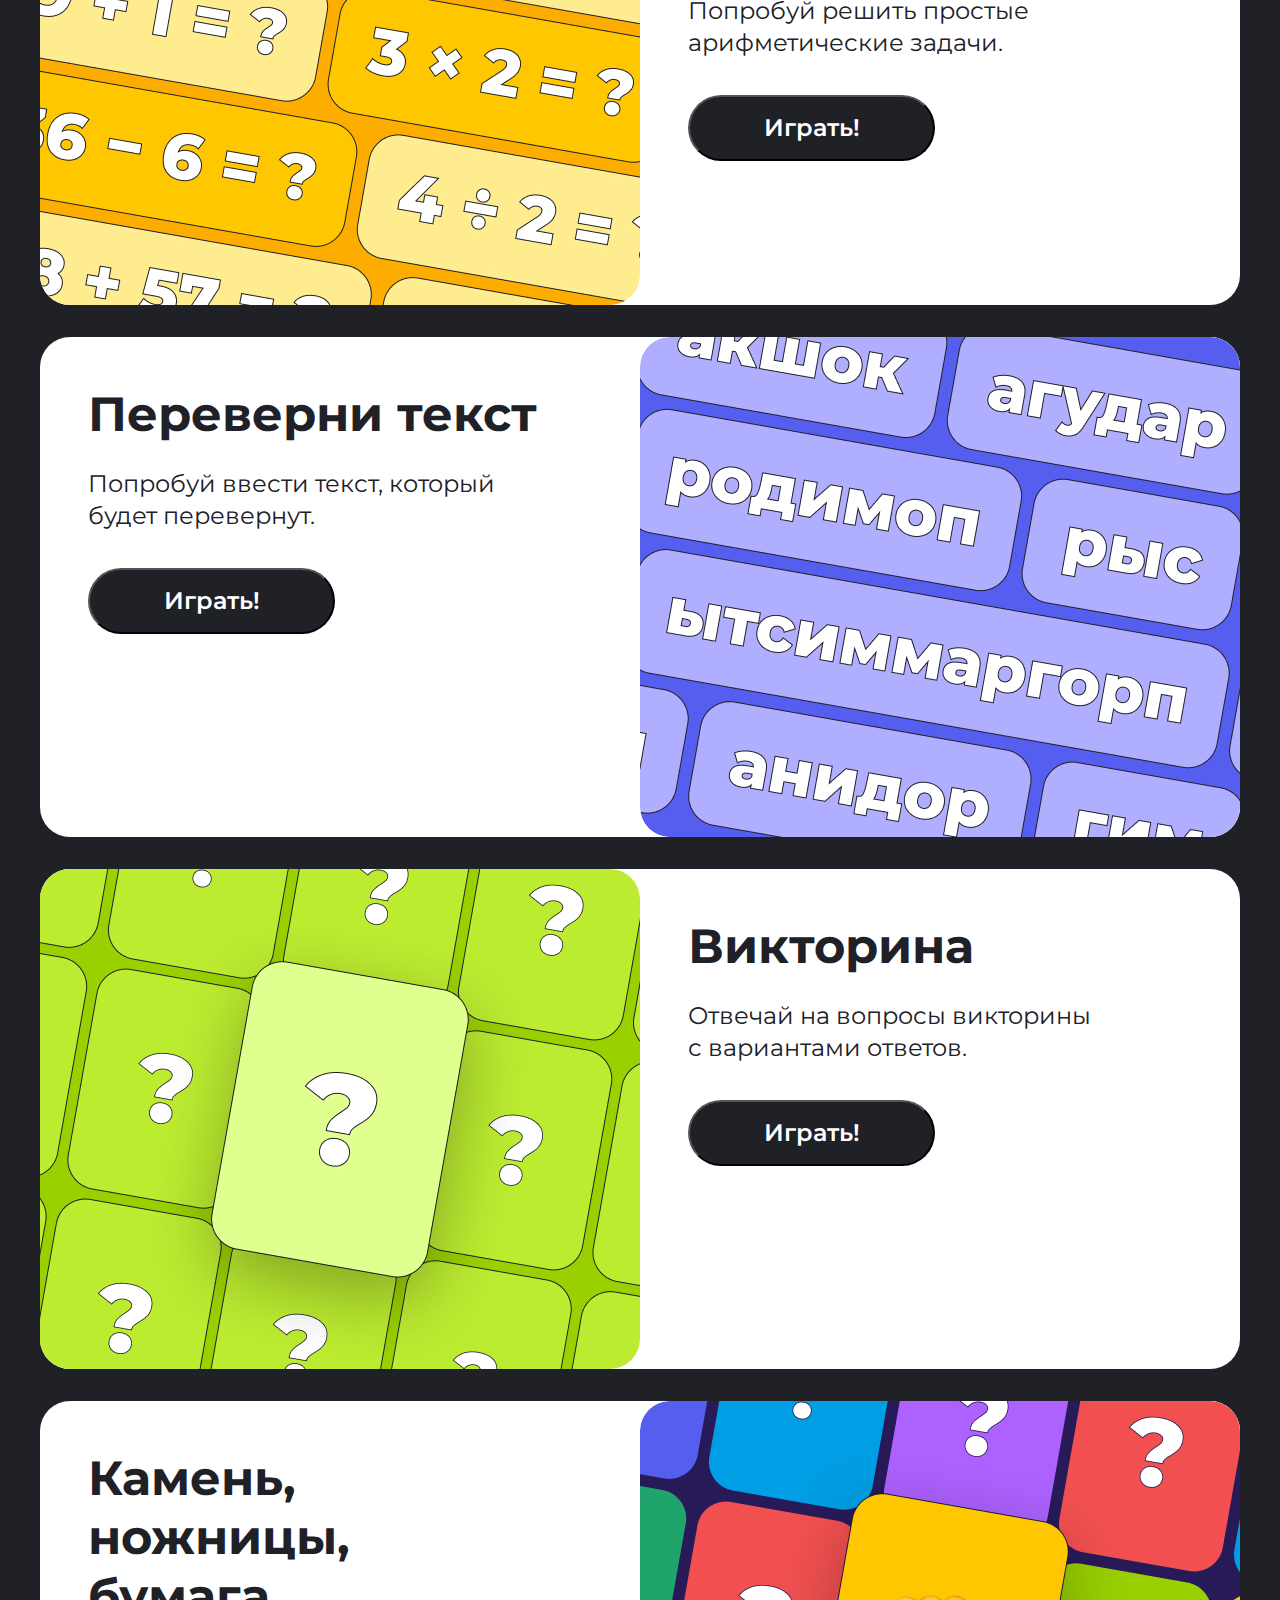
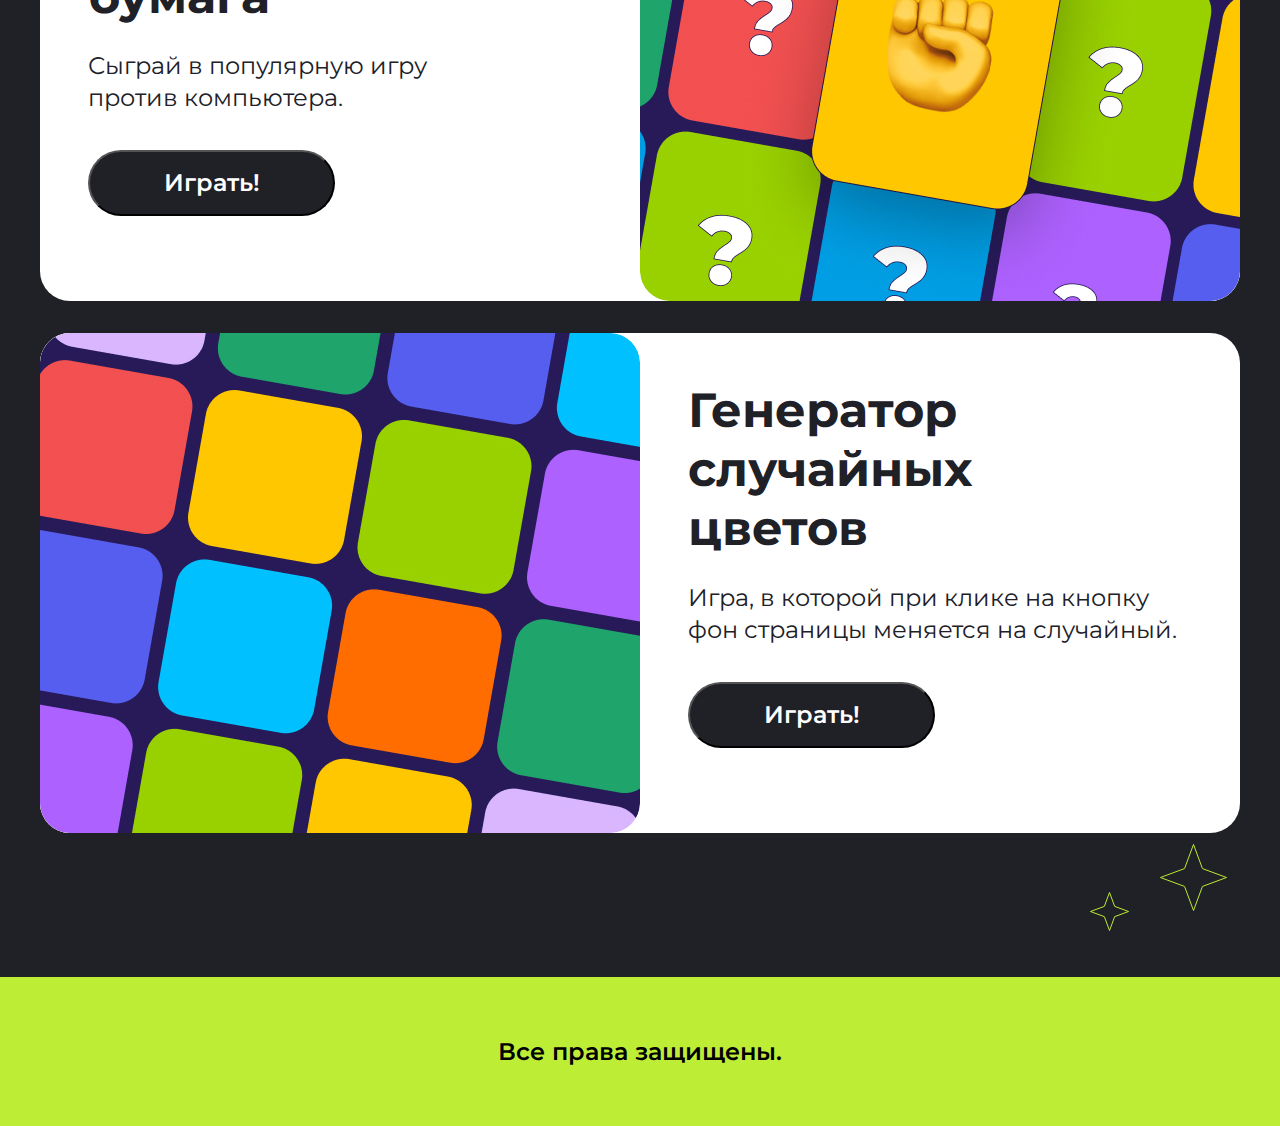
==== commit bf542bfb: "6 игра" ====
--- a/index.html
+++ b/index.html
@@ -148,7 +148,7 @@
                 <div class="game__info">
                     <h3 class="game__title">Генератор случайных <br>цветов</h3>
                     <p class="game__opis">Игра, в которой при клике на кнопку фон страницы меняется на случайный.</p>
-                    <a href="#" class="game__btm">Играть!</a>
+                    <button class="game__btm generator">Играть!</button>
                 </div>
 
             </article>
@@ -166,7 +166,7 @@
     <!-- <script src="./hw-5.js"></script> -->
     <!-- <script src="./hw-6.js"></script> -->
     <!-- <script src="./hw-7.js"></script> -->
-    <script src="./hw-8.js"></script>
+    <!-- <script src="./hw-8.js"></script> -->
 </body>
 
 </html>--- a/style.css
+++ b/style.css
@@ -265,6 +265,9 @@
   .center {
     padding-left: calc(50% - 393px);
     padding-right: calc(50% - 393px);
+  }
+  .card__link_top {
+    margin-top: 0px;
   }
 }
 @media (max-width: 833px) {
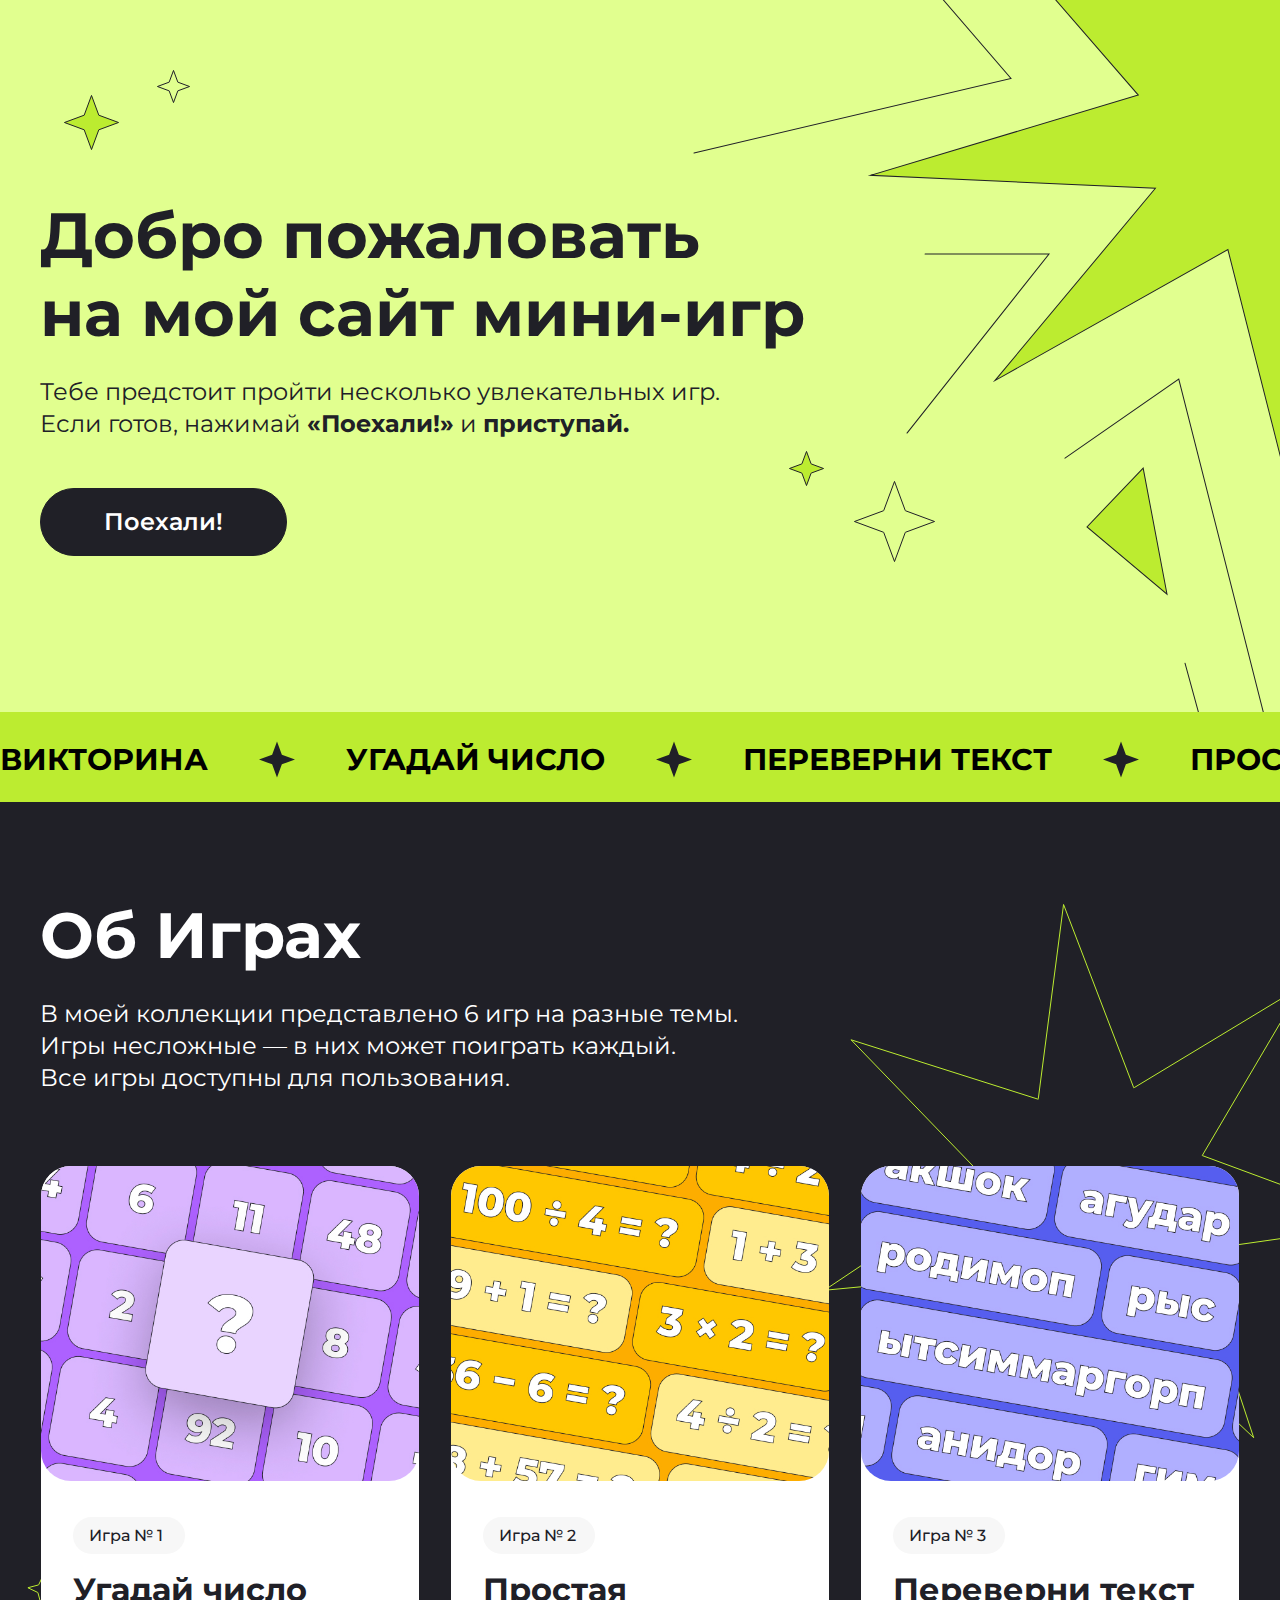
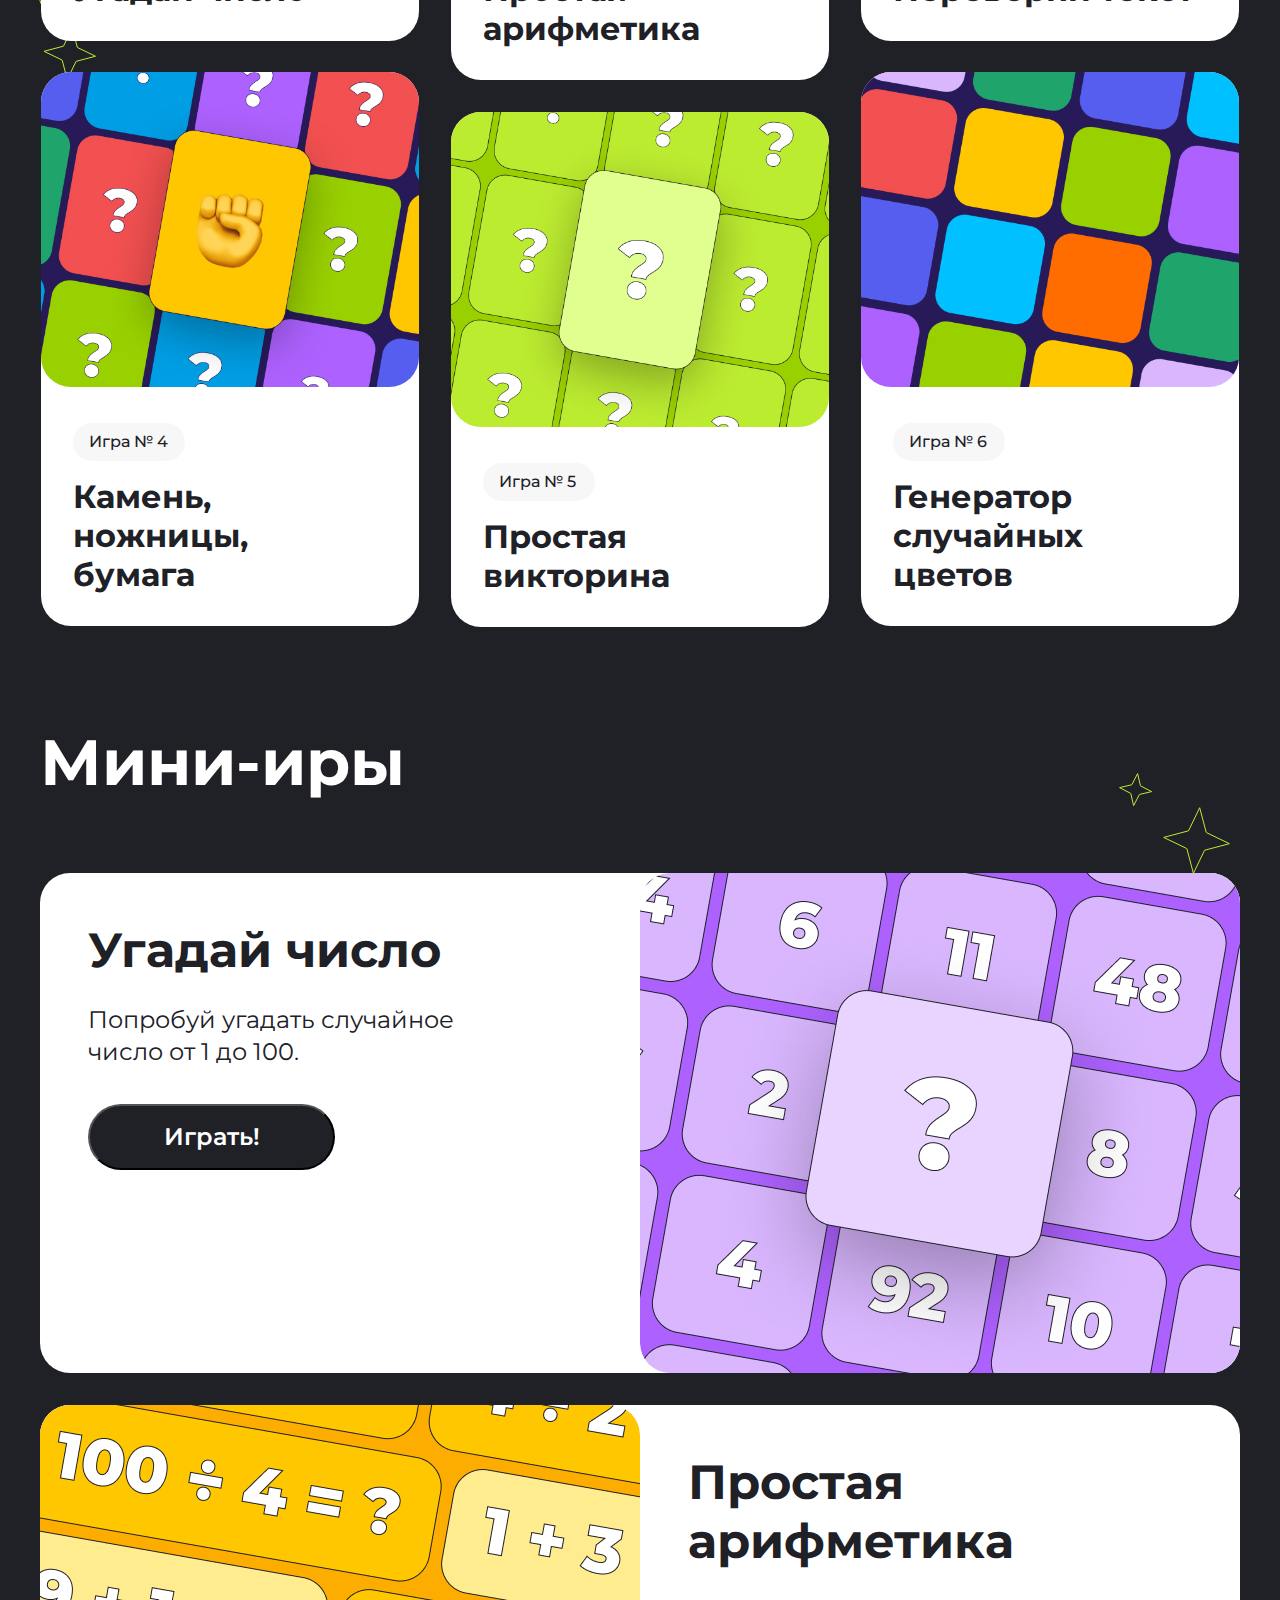
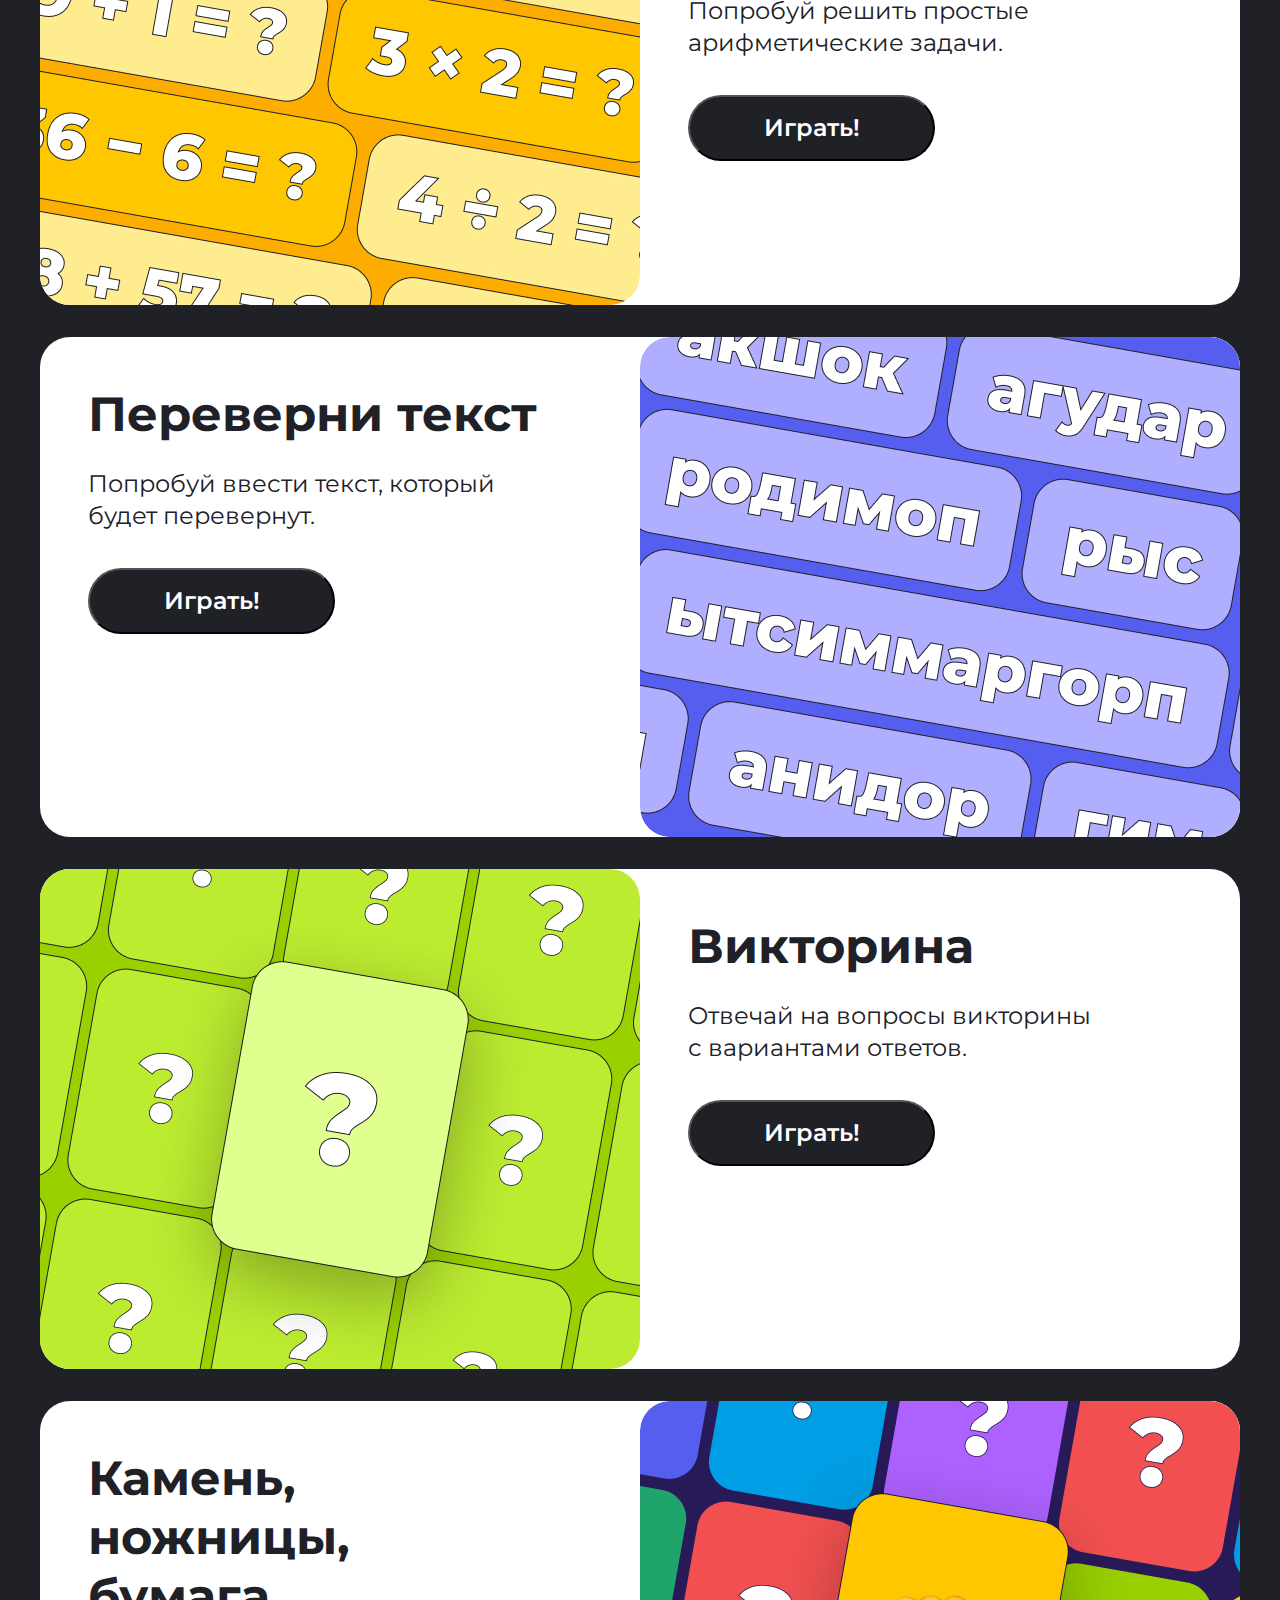
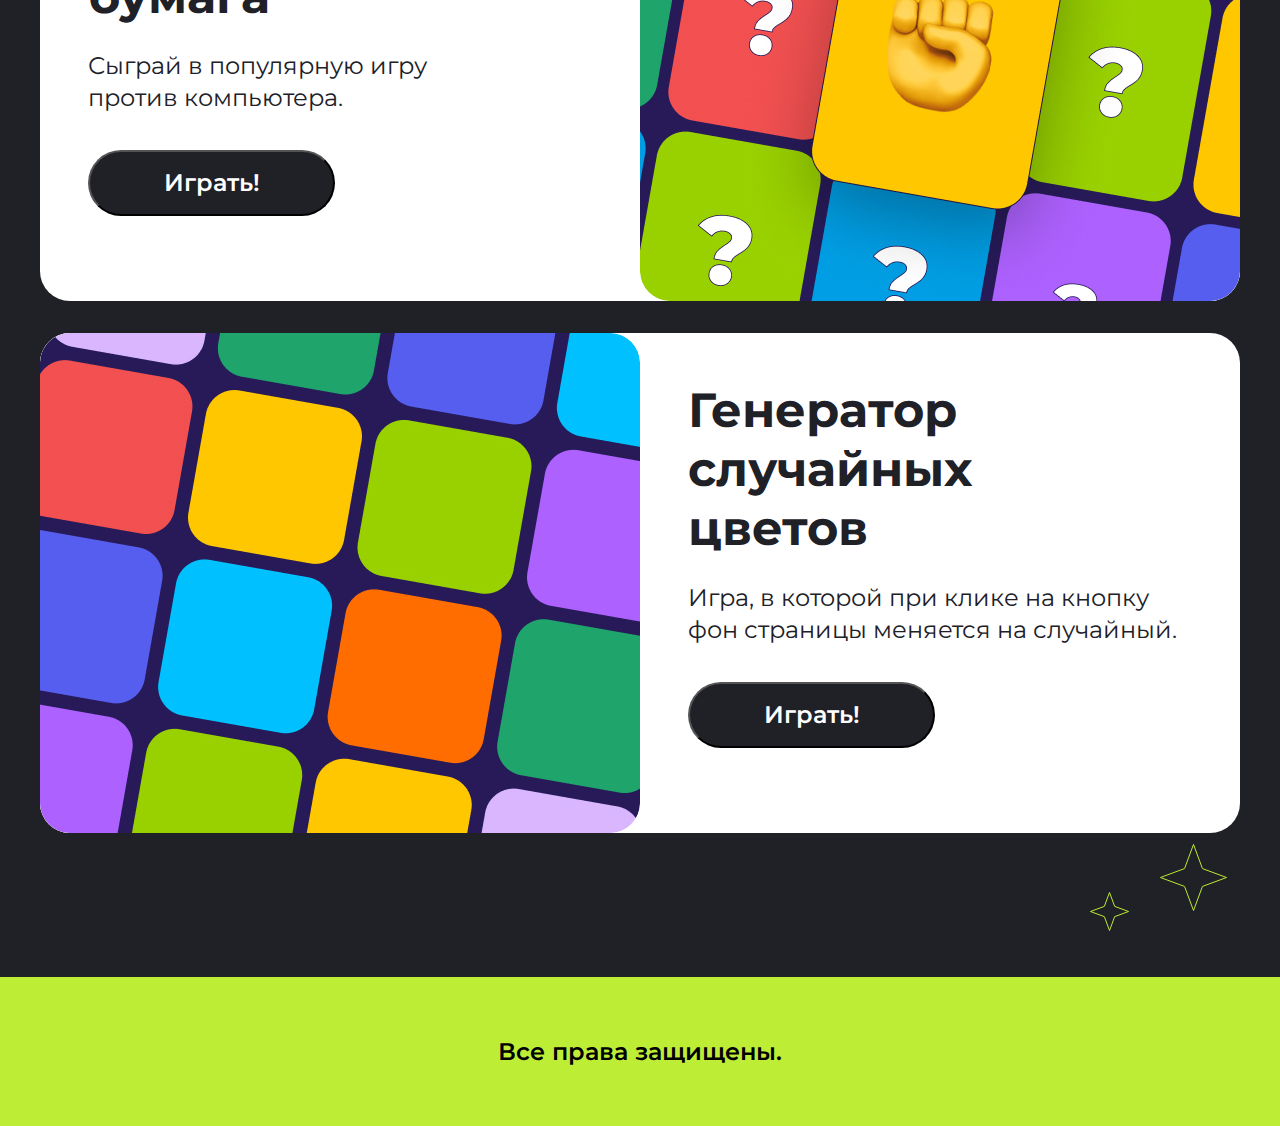
==== commit af557361: "бегущая строка" ====
--- a/index.html
+++ b/index.html
@@ -4,7 +4,7 @@
 <head>
     <meta charset="UTF-8">
     <meta name="viewport"
-    content="width=device-width, user-scalable=no, initial-scale=1.0, maximum-scale=1.0, minimum-scale=1.0">
+        content="width=device-width, user-scalable=no, initial-scale=1.0, maximum-scale=1.0, minimum-scale=1.0">
     <title>Document</title>
     <link rel="preconnect" href="https://fonts.googleapis.com">
     <link rel="preconnect" href="https://fonts.gstatic.com" crossorigin>
@@ -22,7 +22,38 @@
                 <b>«Поехали!»</b> и <b>приступай.</b>
             </p>
             <a class="header__btm" href="#about-games">Поехали!</a>
+
         </header>
+
+    </div>
+    <div class="runningLine">
+        <div class="runningLine__content content">
+            <h3 class="content__txt">Викторина</h3>
+            <img class="content__star" src="./img/runnigLine-star.svg" alt="star">
+            <h3 class="content__txt">угадай число</h3>
+            <img class="content__star" src="./img/runnigLine-star.svg" alt="star">
+            <h3 class="content__txt">Переверни текст</h3>
+            <img class="content__star" src="./img/runnigLine-star.svg" alt="star">
+            <h3 class="content__txt">Простая арифметика</h3>
+            <img class="content__star" src="./img/runnigLine-star.svg" alt="star">
+            <h3 class="content__txt">Камень, ножницы, бумага</h3>
+            <img class="content__star" src="./img/runnigLine-star.svg" alt="star">
+            <h3 class="content__txt">Генератор случайных  цветов</h3>
+            <img class="content__star" src="./img/runnigLine-star.svg" alt="star">
+
+            <h3 class="content__txt">Викторина</h3>
+            <img class="content__star" src="./img/runnigLine-star.svg" alt="star">
+            <h3 class="content__txt">угадай число</h3>
+            <img class="content__star" src="./img/runnigLine-star.svg" alt="star">
+            <h3 class="content__txt">Переверни текст</h3>
+            <img class="content__star" src="./img/runnigLine-star.svg" alt="star">
+            <h3 class="content__txt">Простая арифметика</h3>
+            <img class="content__star" src="./img/runnigLine-star.svg" alt="star">
+            <h3 class="content__txt">Камень, ножницы, бумага</h3>
+            <img class="content__star" src="./img/runnigLine-star.svg" alt="star">
+            <h3 class="content__txt">Генератор случайных  цветов</h3>
+            <img class="content__star" src="./img/runnigLine-star.svg" alt="star">           
+        </div>
     </div>
     <section id="about-games" class="about center">
         <h2 class="about__title">Об Играх</h2>
@@ -120,7 +151,7 @@
                     <h3 class="game__title">Переверни текст</h3>
                     <p class="game__opis">Попробуй ввести текст, который<br> будет перевернут.</p>
                     <button onclick="revers()" class="game__btm">Играть!</button>
-                    
+
                 </div>
                 <img class="game__img" src="./img/revers.jpg" alt="Угадай">
             </article>
@@ -130,7 +161,7 @@
                     <h3 class="game__title">Викторина</h3>
                     <p class="game__opis">Отвечай на вопросы викторины с&nbspвариантами ответов.</p>
                     <button onclick="quiz()" class="game__btm">Играть!</button>
-                    
+
                 </div>
 
             </article>
--- a/style.css
+++ b/style.css
@@ -24,7 +24,7 @@
 }
 
 .header {
-  padding-bottom: 246px;
+  padding-bottom: 156px;
 }
 .header__title {
   max-width: 768px;
@@ -234,6 +234,41 @@
   padding-bottom: 60px;
 }
 
+.runningLine {
+  max-width: 300%;
+  height: 90px;
+  background-color: rgb(188, 236, 48);
+  overflow: hidden;
+}
+.runningLine__content {
+  display: flex;
+  gap: 51px;
+  flex-direction: row;
+  flex-wrap: nowrap;
+  width: 100%;
+  align-content: center;
+  animation: runningLine 10s linear infinite;
+}
+
+.content__txt {
+  text-transform: uppercase;
+  font-size: 30px;
+  font-weight: 700;
+  padding-top: 29px;
+  text-wrap: nowrap;
+}
+.content__star {
+  padding-top: 29px;
+}
+
+@keyframes runningLine {
+  0% {
+    transform: translate(0, 0);
+  }
+  100% {
+    transform: translate(-100%, 0);
+  }
+}
 .header__btm:hover {
   background: rgb(255, 255, 255);
   color: black;
@@ -268,6 +303,9 @@
   }
   .card__link_top {
     margin-top: 0px;
+  }
+  .card-box {
+    gap: 30px;
   }
 }
 @media (max-width: 833px) {
@@ -317,6 +355,22 @@
     line-height: 141.69%;
     letter-spacing: 0%;
     text-align: center;
+  }
+  .runningLine {
+    height: 52px;
+  }
+  .runningLine__content {
+    gap: 27px;
+    animation: runningLine 5s linear infinite;
+  }
+  .content__txt {
+    font-size: 16px;
+    padding-top: 17px;
+  }
+  .content__star {
+    padding-top: 17px;
+    height: 20px;
+    width: 20px;
   }
   .about {
     display: none;
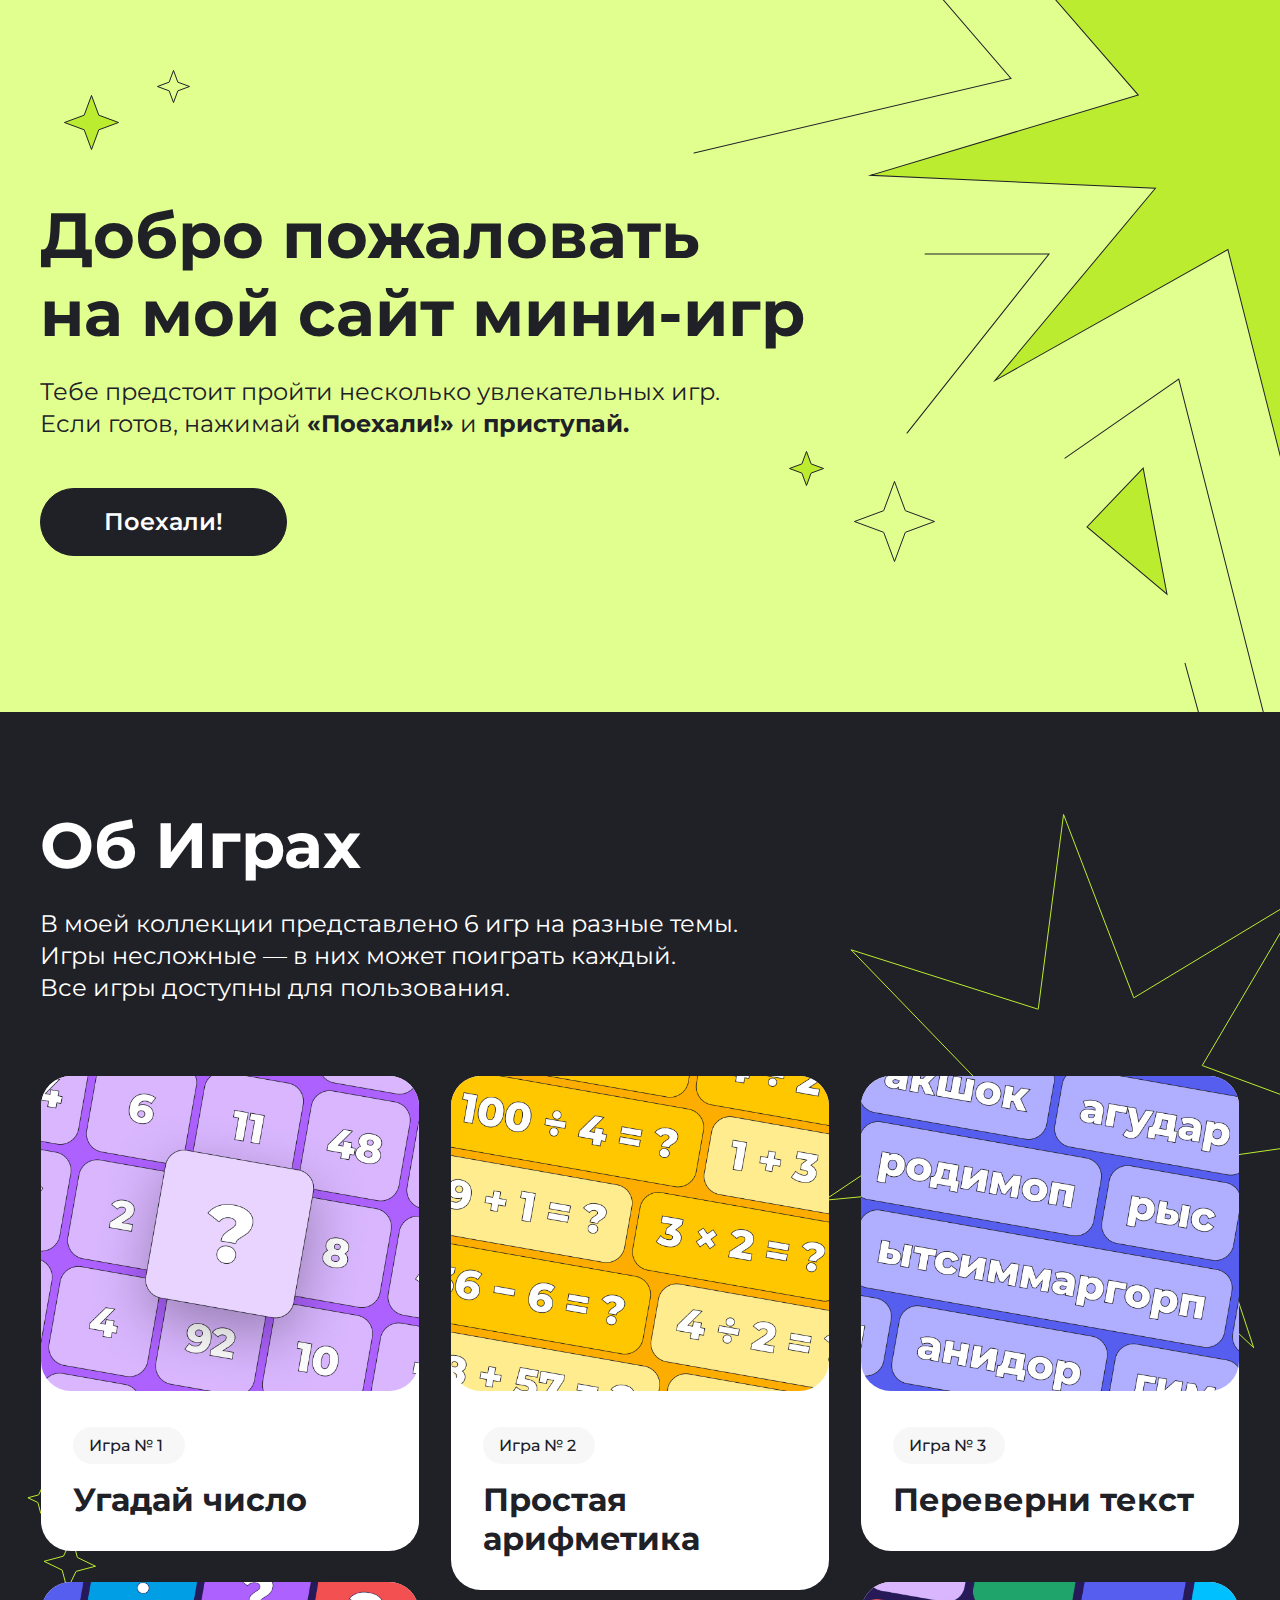
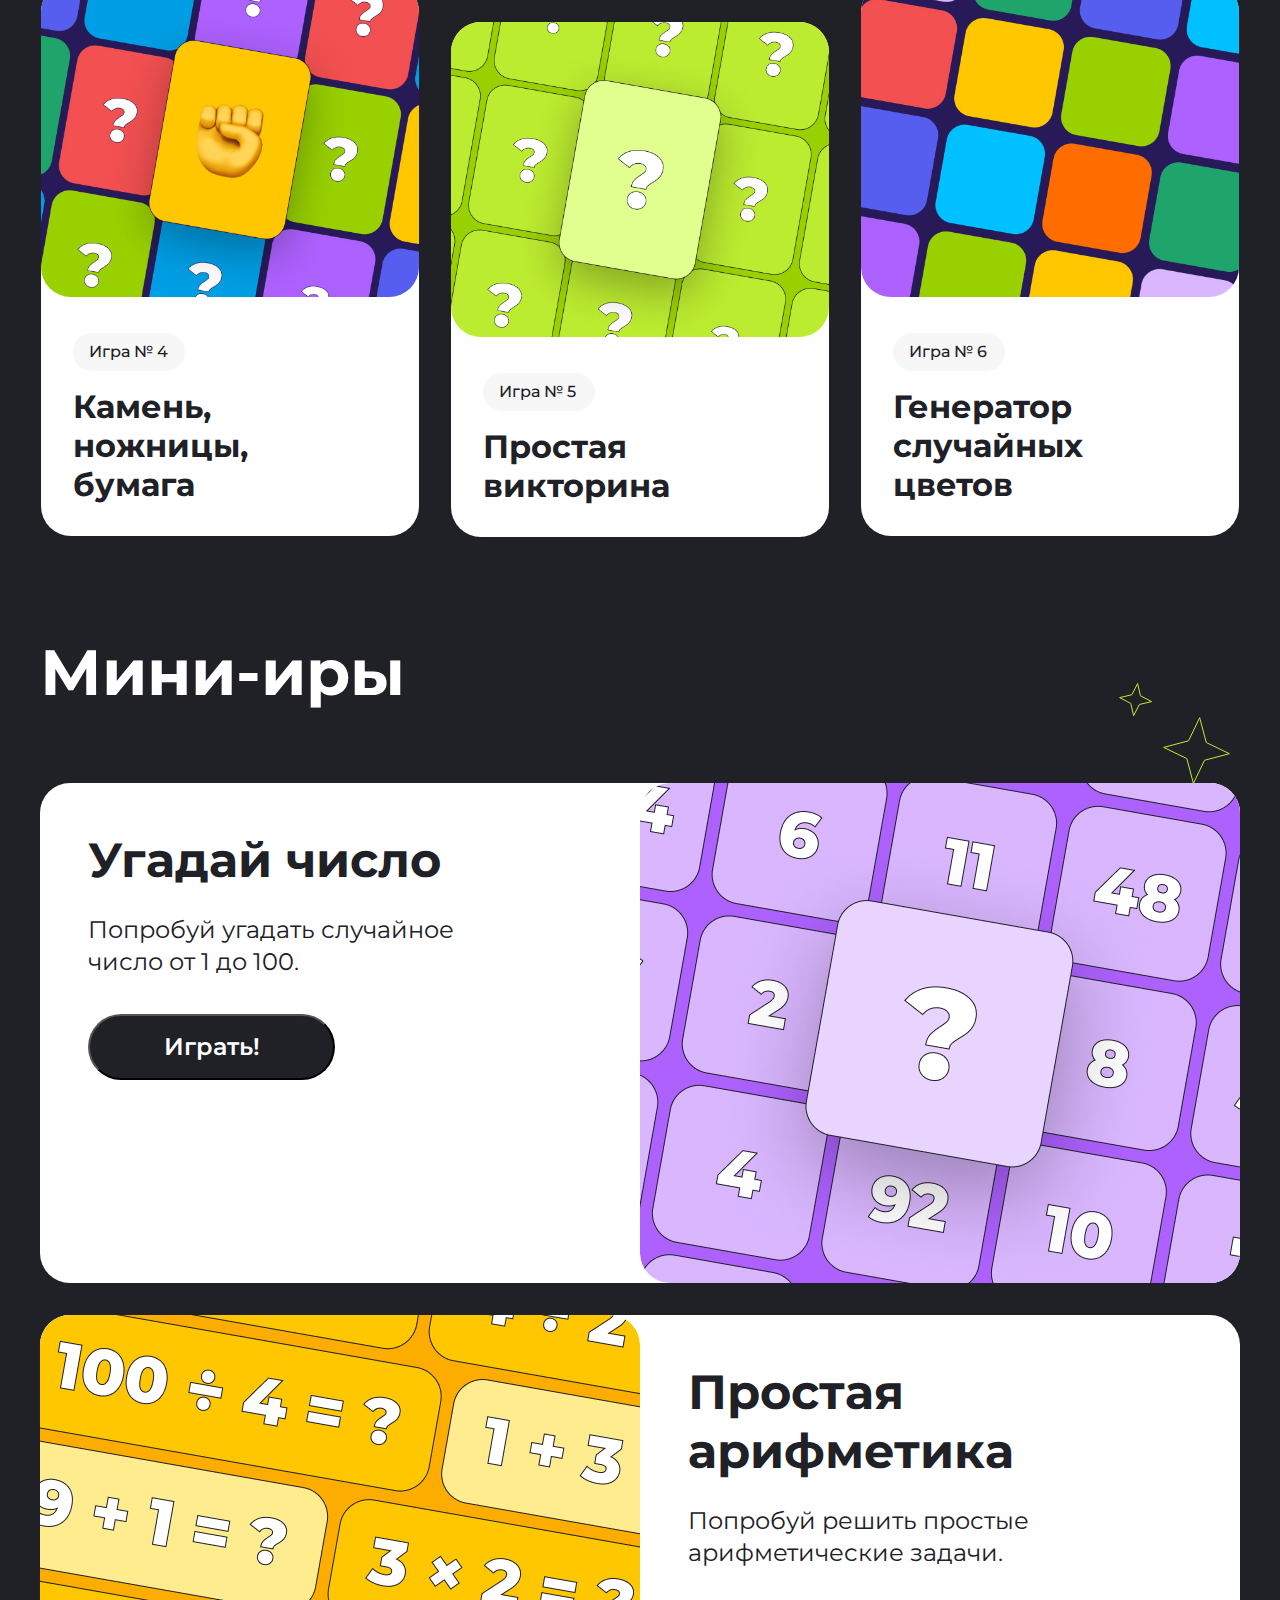
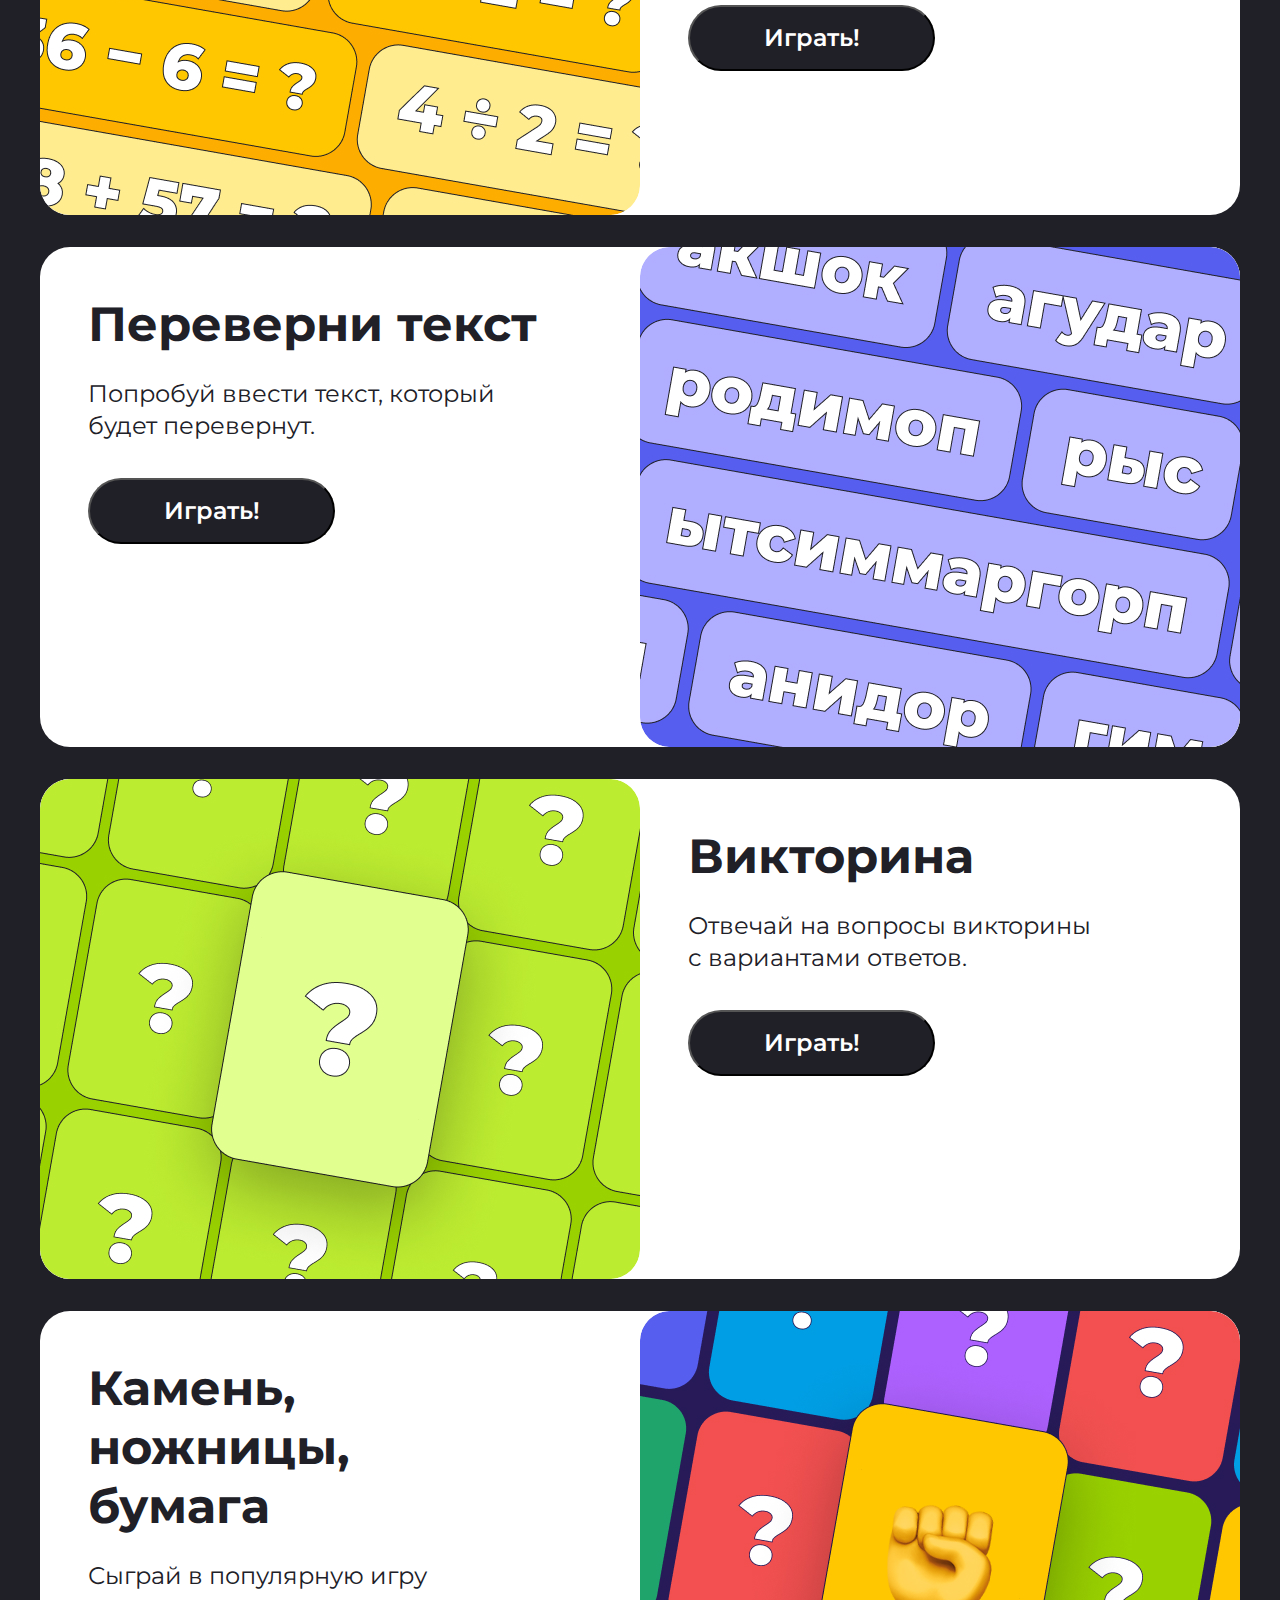
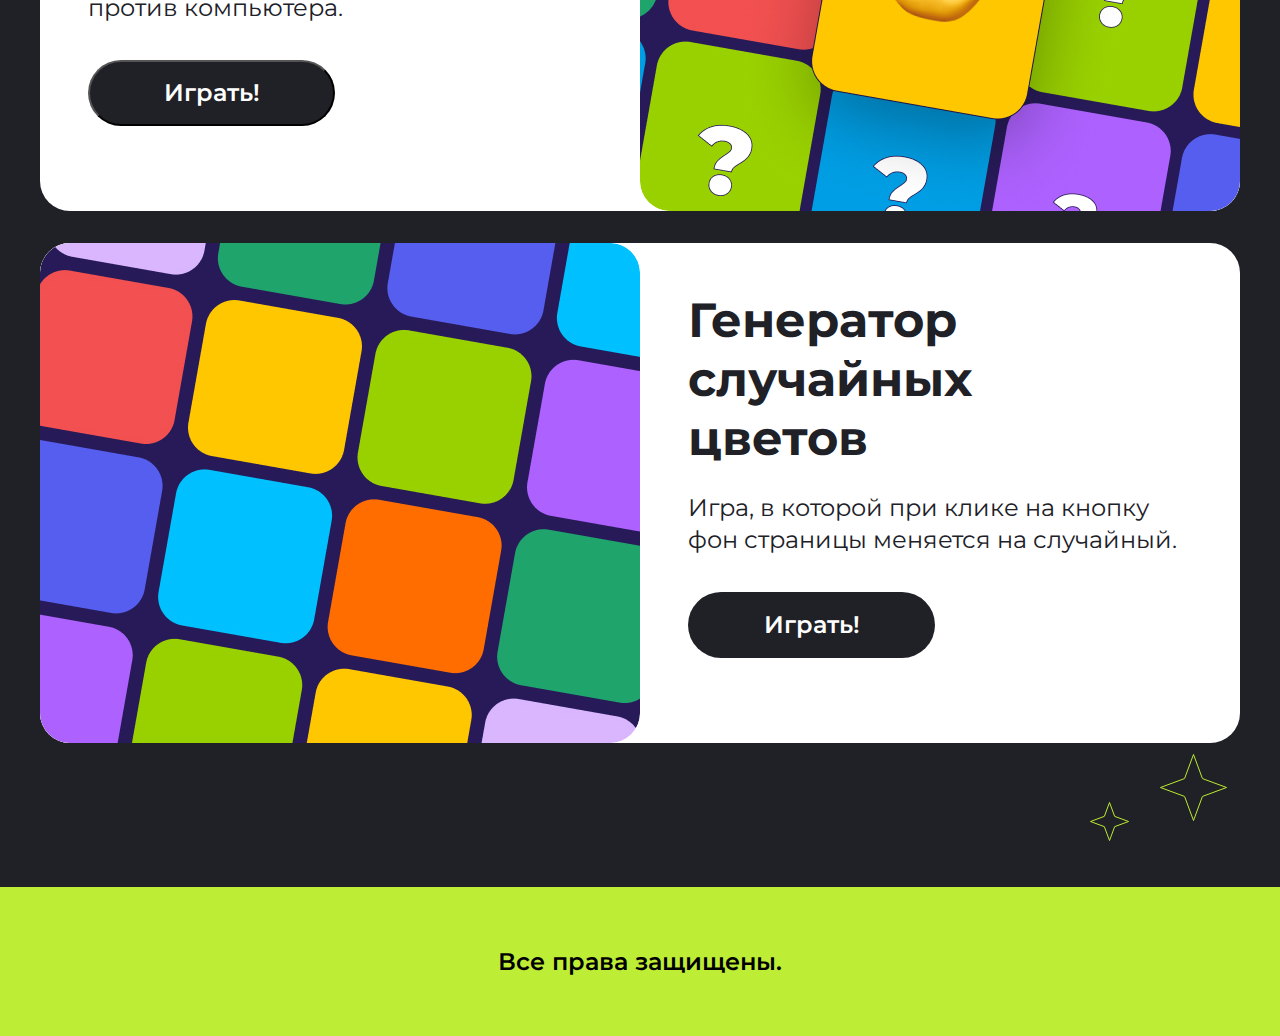
==== commit c6675b4f: "clear" ====
--- a/index.html
+++ b/index.html
@@ -4,7 +4,7 @@
 <head>
     <meta charset="UTF-8">
     <meta name="viewport"
-        content="width=device-width, user-scalable=no, initial-scale=1.0, maximum-scale=1.0, minimum-scale=1.0">
+    content="width=device-width, user-scalable=no, initial-scale=1.0, maximum-scale=1.0, minimum-scale=1.0">
     <title>Document</title>
     <link rel="preconnect" href="https://fonts.googleapis.com">
     <link rel="preconnect" href="https://fonts.gstatic.com" crossorigin>
@@ -22,38 +22,7 @@
                 <b>«Поехали!»</b> и <b>приступай.</b>
             </p>
             <a class="header__btm" href="#about-games">Поехали!</a>
-
         </header>
-
-    </div>
-    <div class="runningLine">
-        <div class="runningLine__content content">
-            <h3 class="content__txt">Викторина</h3>
-            <img class="content__star" src="./img/runnigLine-star.svg" alt="star">
-            <h3 class="content__txt">угадай число</h3>
-            <img class="content__star" src="./img/runnigLine-star.svg" alt="star">
-            <h3 class="content__txt">Переверни текст</h3>
-            <img class="content__star" src="./img/runnigLine-star.svg" alt="star">
-            <h3 class="content__txt">Простая арифметика</h3>
-            <img class="content__star" src="./img/runnigLine-star.svg" alt="star">
-            <h3 class="content__txt">Камень, ножницы, бумага</h3>
-            <img class="content__star" src="./img/runnigLine-star.svg" alt="star">
-            <h3 class="content__txt">Генератор случайных  цветов</h3>
-            <img class="content__star" src="./img/runnigLine-star.svg" alt="star">
-
-            <h3 class="content__txt">Викторина</h3>
-            <img class="content__star" src="./img/runnigLine-star.svg" alt="star">
-            <h3 class="content__txt">угадай число</h3>
-            <img class="content__star" src="./img/runnigLine-star.svg" alt="star">
-            <h3 class="content__txt">Переверни текст</h3>
-            <img class="content__star" src="./img/runnigLine-star.svg" alt="star">
-            <h3 class="content__txt">Простая арифметика</h3>
-            <img class="content__star" src="./img/runnigLine-star.svg" alt="star">
-            <h3 class="content__txt">Камень, ножницы, бумага</h3>
-            <img class="content__star" src="./img/runnigLine-star.svg" alt="star">
-            <h3 class="content__txt">Генератор случайных  цветов</h3>
-            <img class="content__star" src="./img/runnigLine-star.svg" alt="star">           
-        </div>
     </div>
     <section id="about-games" class="about center">
         <h2 class="about__title">Об Играх</h2>
@@ -151,7 +120,7 @@
                     <h3 class="game__title">Переверни текст</h3>
                     <p class="game__opis">Попробуй ввести текст, который<br> будет перевернут.</p>
                     <button onclick="revers()" class="game__btm">Играть!</button>
-
+                    
                 </div>
                 <img class="game__img" src="./img/revers.jpg" alt="Угадай">
             </article>
@@ -161,7 +130,7 @@
                     <h3 class="game__title">Викторина</h3>
                     <p class="game__opis">Отвечай на вопросы викторины с&nbspвариантами ответов.</p>
                     <button onclick="quiz()" class="game__btm">Играть!</button>
-
+                    
                 </div>
 
             </article>
@@ -179,7 +148,7 @@
                 <div class="game__info">
                     <h3 class="game__title">Генератор случайных <br>цветов</h3>
                     <p class="game__opis">Игра, в которой при клике на кнопку фон страницы меняется на случайный.</p>
-                    <button class="game__btm generator">Играть!</button>
+                    <a href="#" class="game__btm">Играть!</a>
                 </div>
 
             </article>
@@ -191,13 +160,6 @@
     </footer>
 
     <script src="./game.js"></script>
-    <!-- <script src="./hw-2.js"></script> -->
-    <!-- <script src="./hw-3.js"></script> -->
-    <!-- <script src="./hw-4.js"></script> -->
-    <!-- <script src="./hw-5.js"></script> -->
-    <!-- <script src="./hw-6.js"></script> -->
-    <!-- <script src="./hw-7.js"></script> -->
-    <!-- <script src="./hw-8.js"></script> -->
 </body>
 
 </html>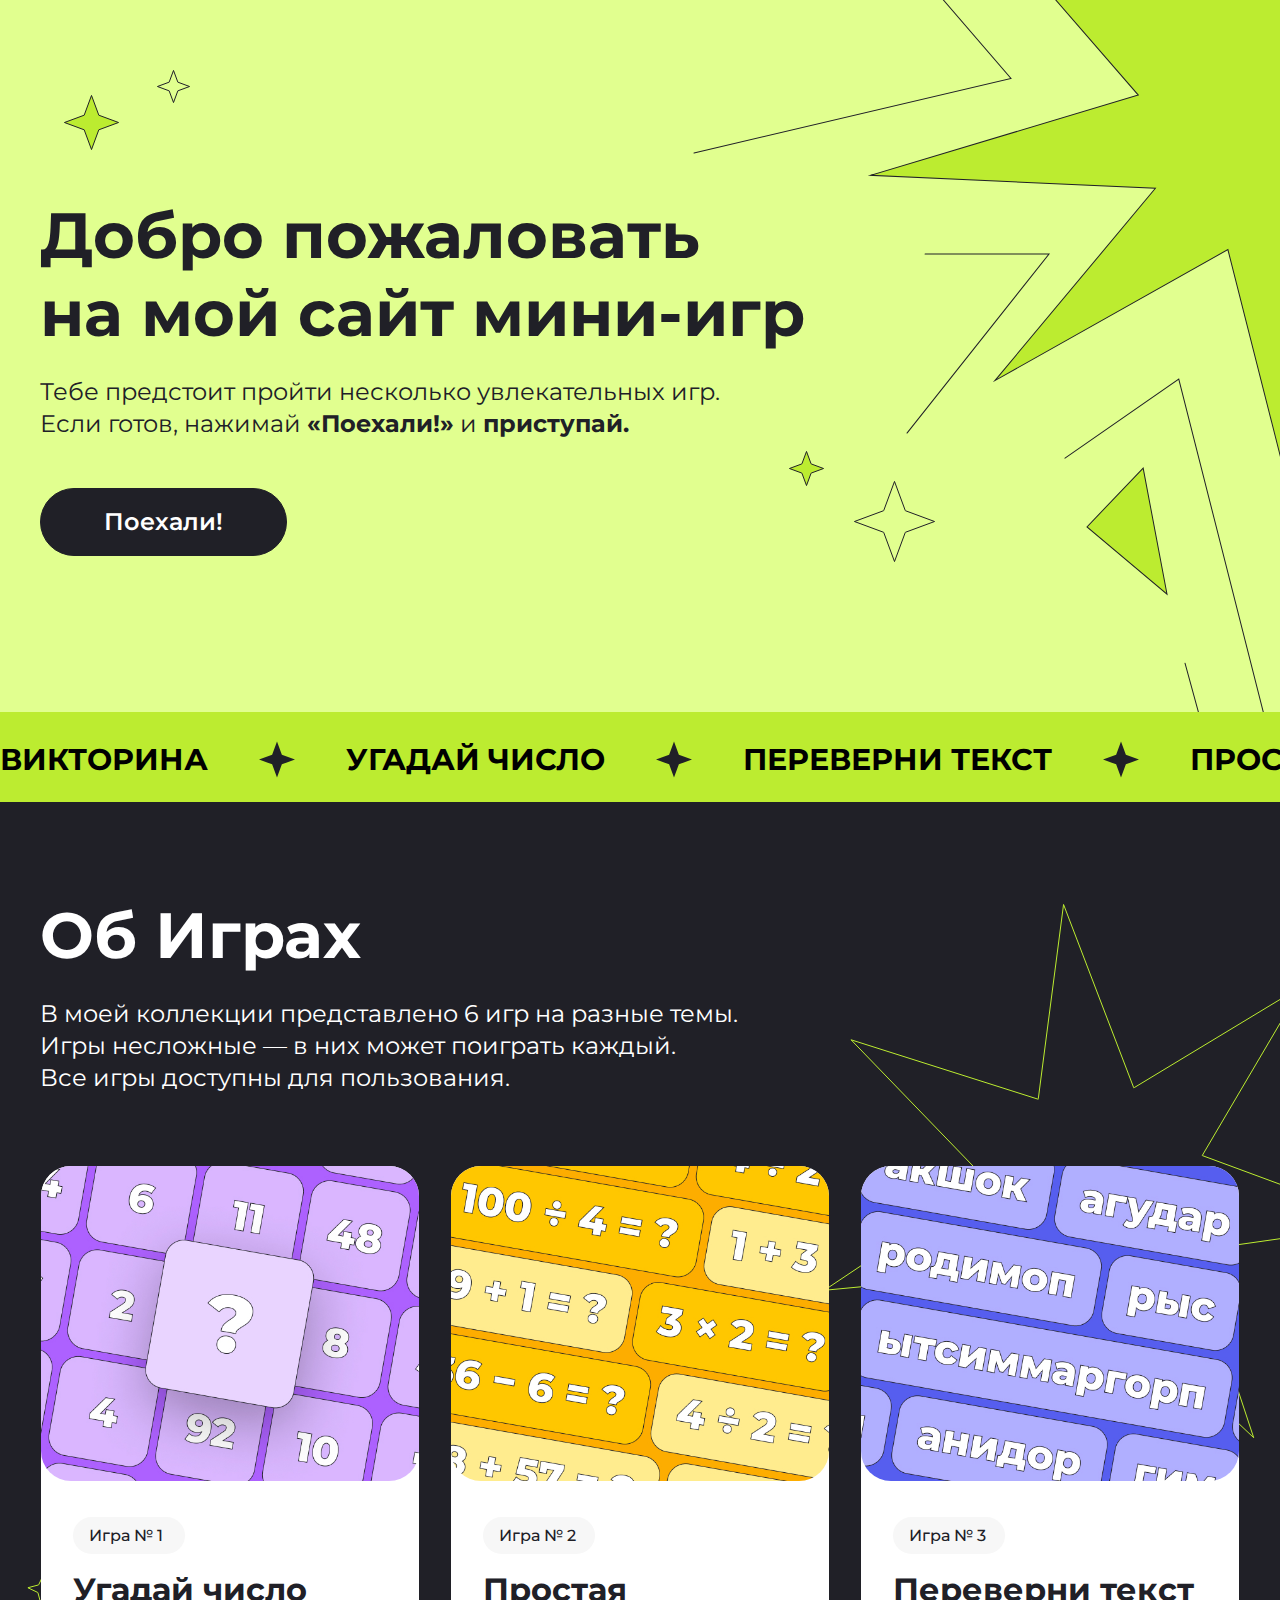
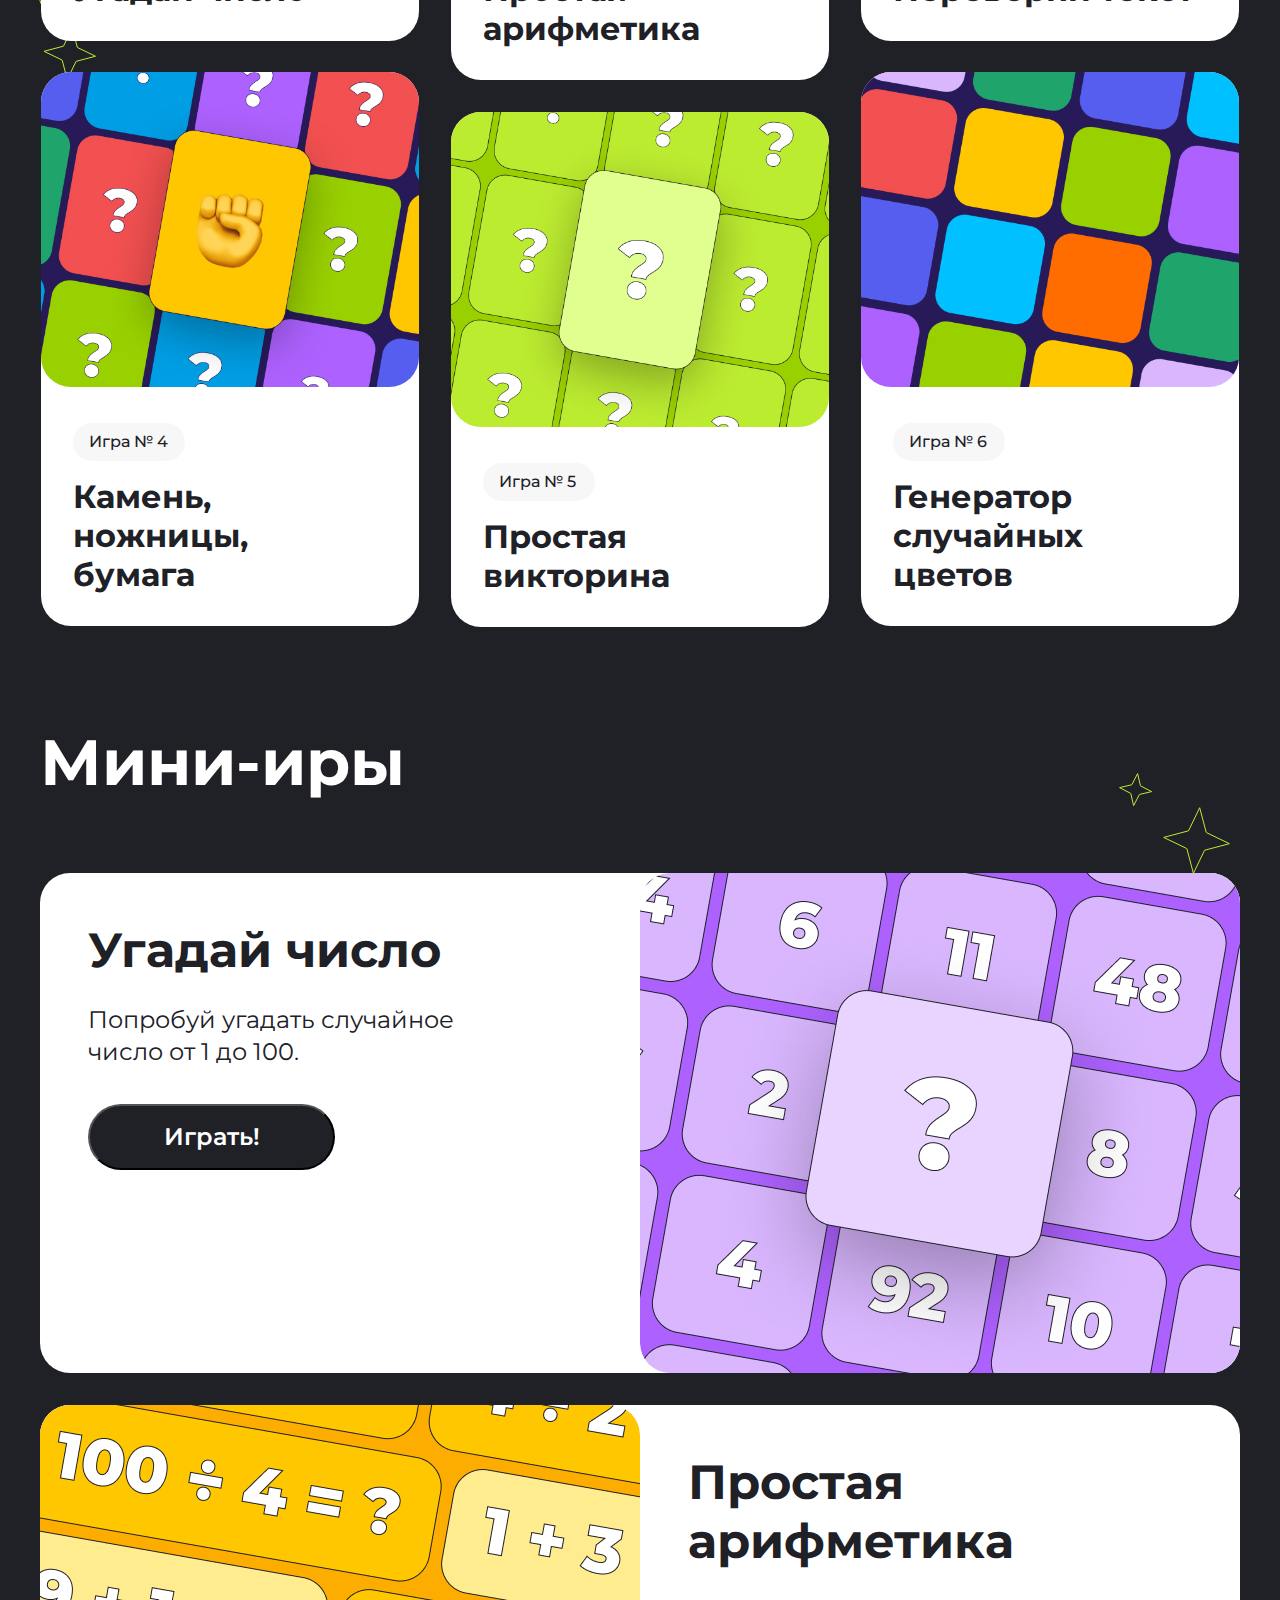
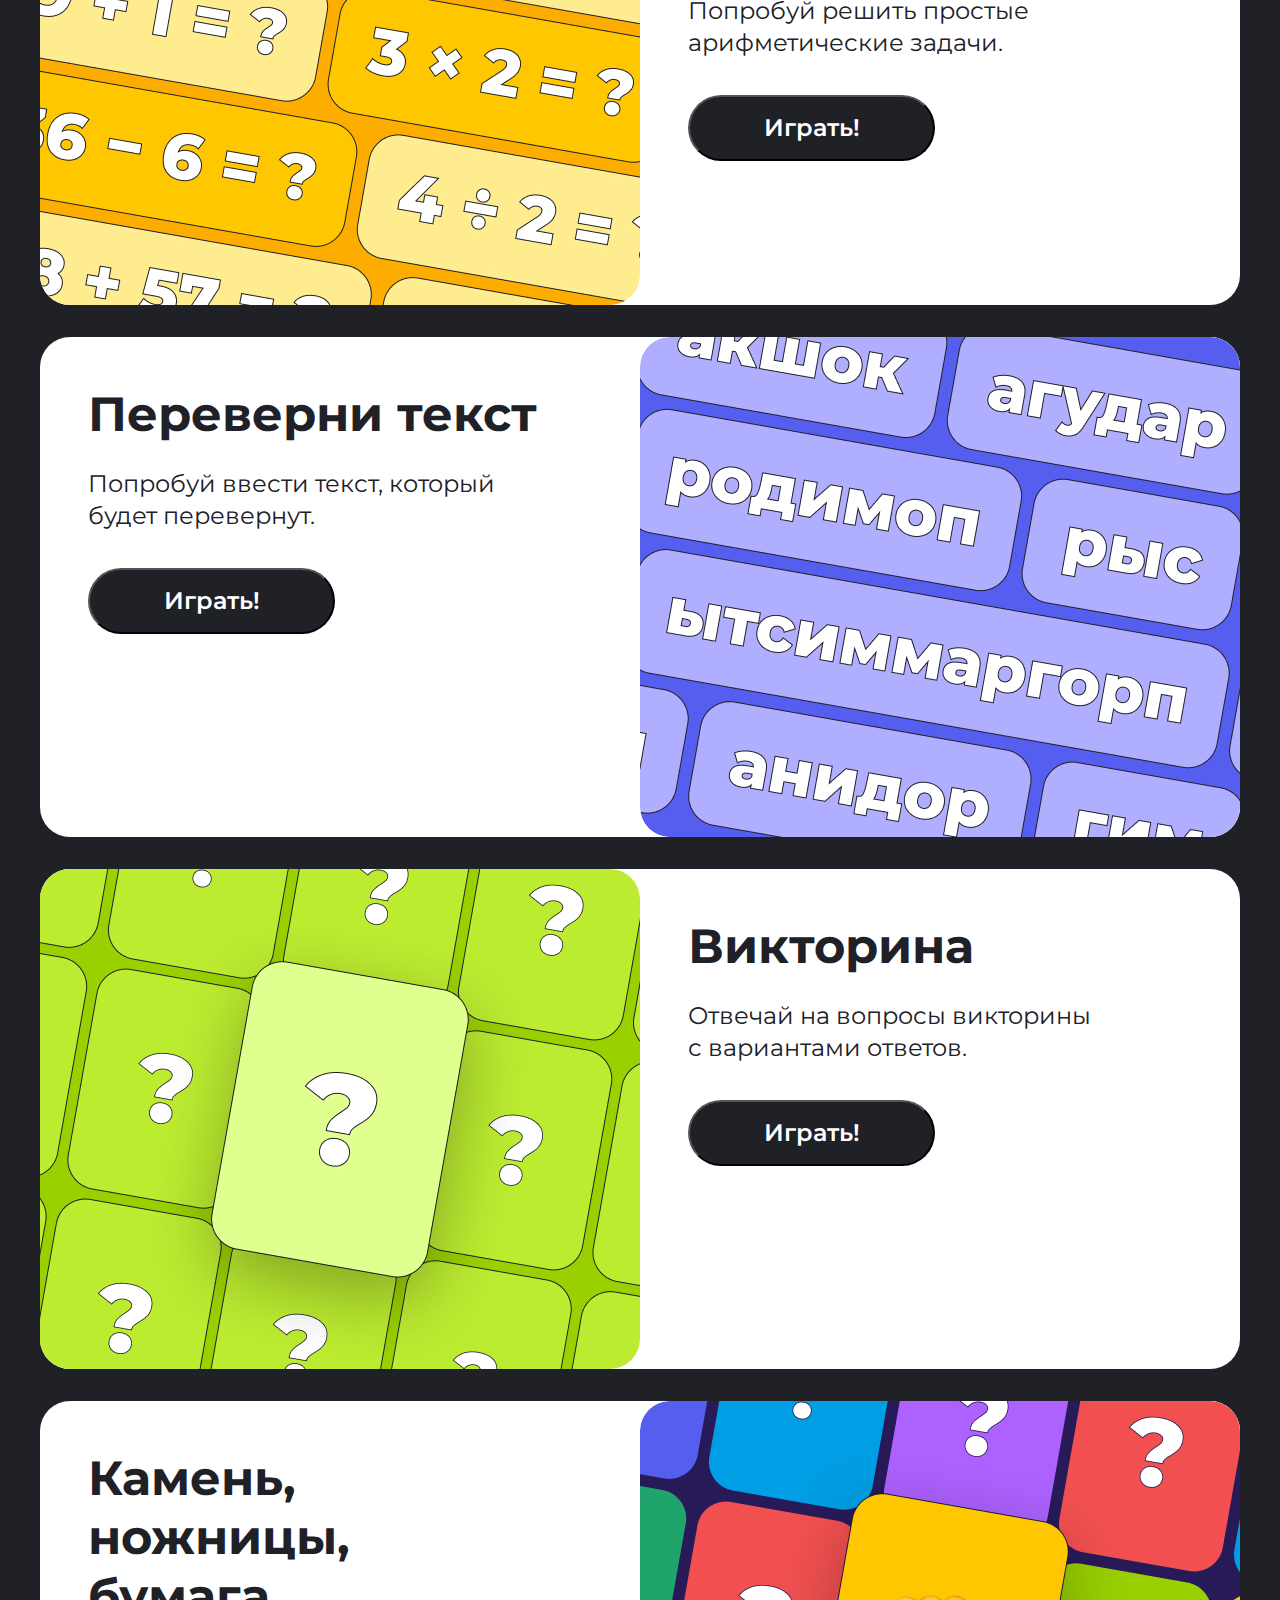
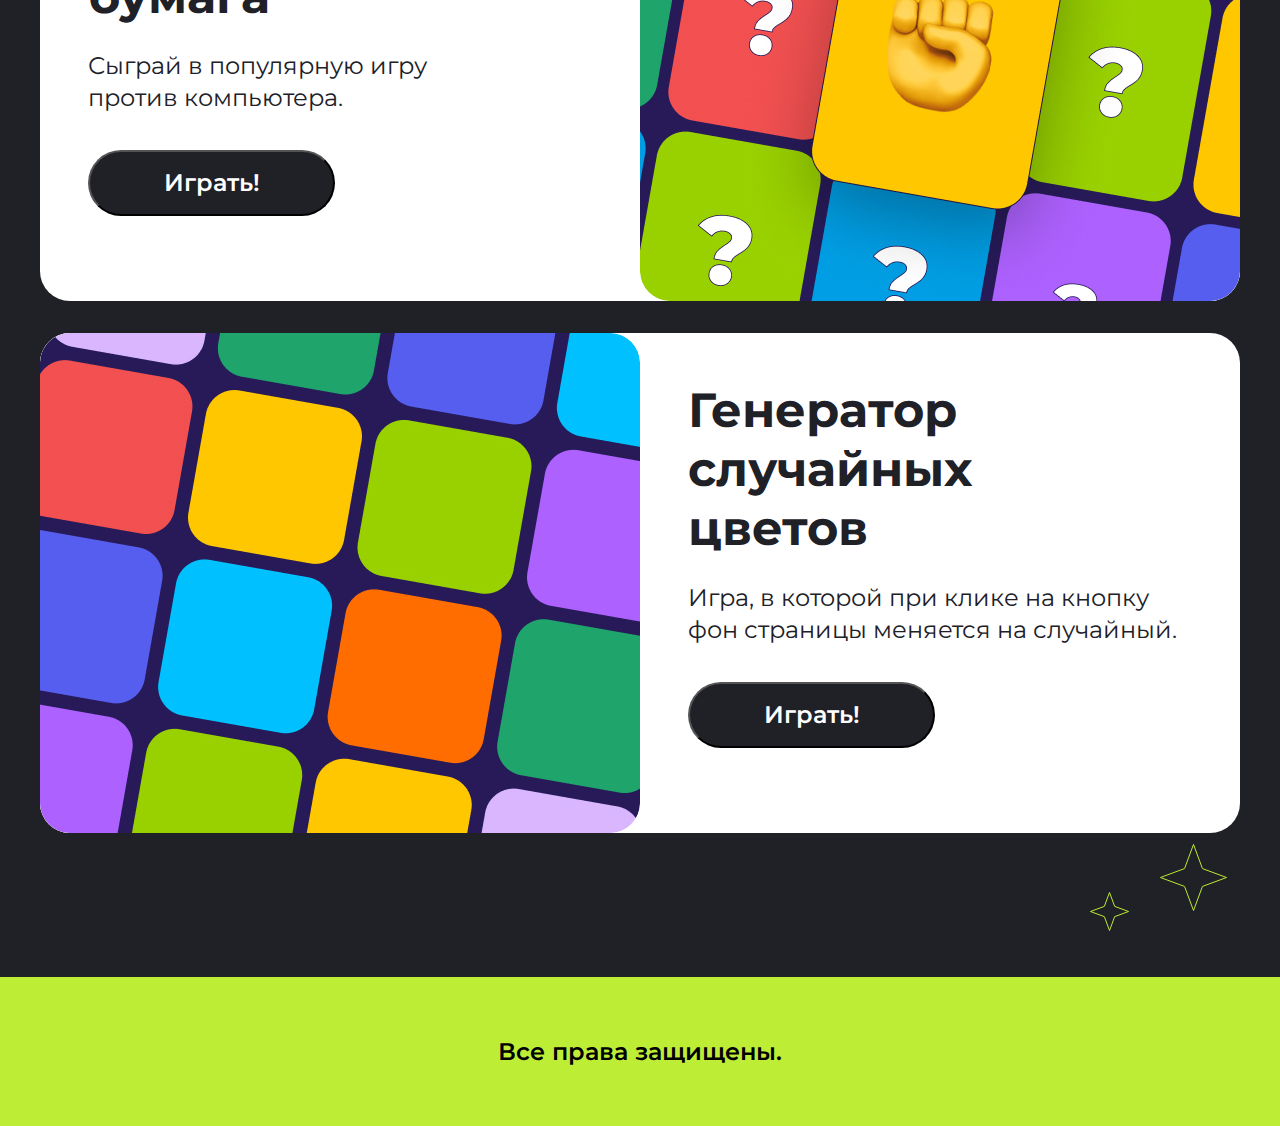
==== commit 0a9d1f97: "Merge pull request #11 from RazovP/kursovaya" ====
--- a/index.html
+++ b/index.html
@@ -4,7 +4,7 @@
 <head>
     <meta charset="UTF-8">
     <meta name="viewport"
-    content="width=device-width, user-scalable=no, initial-scale=1.0, maximum-scale=1.0, minimum-scale=1.0">
+        content="width=device-width, user-scalable=no, initial-scale=1.0, maximum-scale=1.0, minimum-scale=1.0">
     <title>Document</title>
     <link rel="preconnect" href="https://fonts.googleapis.com">
     <link rel="preconnect" href="https://fonts.gstatic.com" crossorigin>
@@ -22,7 +22,38 @@
                 <b>«Поехали!»</b> и <b>приступай.</b>
             </p>
             <a class="header__btm" href="#about-games">Поехали!</a>
+
         </header>
+
+    </div>
+    <div class="runningLine">
+        <div class="runningLine__content content">
+            <h3 class="content__txt">Викторина</h3>
+            <img class="content__star" src="./img/runnigLine-star.svg" alt="star">
+            <h3 class="content__txt">угадай число</h3>
+            <img class="content__star" src="./img/runnigLine-star.svg" alt="star">
+            <h3 class="content__txt">Переверни текст</h3>
+            <img class="content__star" src="./img/runnigLine-star.svg" alt="star">
+            <h3 class="content__txt">Простая арифметика</h3>
+            <img class="content__star" src="./img/runnigLine-star.svg" alt="star">
+            <h3 class="content__txt">Камень, ножницы, бумага</h3>
+            <img class="content__star" src="./img/runnigLine-star.svg" alt="star">
+            <h3 class="content__txt">Генератор случайных  цветов</h3>
+            <img class="content__star" src="./img/runnigLine-star.svg" alt="star">
+
+            <h3 class="content__txt">Викторина</h3>
+            <img class="content__star" src="./img/runnigLine-star.svg" alt="star">
+            <h3 class="content__txt">угадай число</h3>
+            <img class="content__star" src="./img/runnigLine-star.svg" alt="star">
+            <h3 class="content__txt">Переверни текст</h3>
+            <img class="content__star" src="./img/runnigLine-star.svg" alt="star">
+            <h3 class="content__txt">Простая арифметика</h3>
+            <img class="content__star" src="./img/runnigLine-star.svg" alt="star">
+            <h3 class="content__txt">Камень, ножницы, бумага</h3>
+            <img class="content__star" src="./img/runnigLine-star.svg" alt="star">
+            <h3 class="content__txt">Генератор случайных  цветов</h3>
+            <img class="content__star" src="./img/runnigLine-star.svg" alt="star">           
+        </div>
     </div>
     <section id="about-games" class="about center">
         <h2 class="about__title">Об Играх</h2>
@@ -120,7 +151,7 @@
                     <h3 class="game__title">Переверни текст</h3>
                     <p class="game__opis">Попробуй ввести текст, который<br> будет перевернут.</p>
                     <button onclick="revers()" class="game__btm">Играть!</button>
-                    
+
                 </div>
                 <img class="game__img" src="./img/revers.jpg" alt="Угадай">
             </article>
@@ -130,7 +161,7 @@
                     <h3 class="game__title">Викторина</h3>
                     <p class="game__opis">Отвечай на вопросы викторины с&nbspвариантами ответов.</p>
                     <button onclick="quiz()" class="game__btm">Играть!</button>
-                    
+
                 </div>
 
             </article>
@@ -148,7 +179,7 @@
                 <div class="game__info">
                     <h3 class="game__title">Генератор случайных <br>цветов</h3>
                     <p class="game__opis">Игра, в которой при клике на кнопку фон страницы меняется на случайный.</p>
-                    <a href="#" class="game__btm">Играть!</a>
+                    <button class="game__btm generator">Играть!</button>
                 </div>
 
             </article>
@@ -160,6 +191,13 @@
     </footer>
 
     <script src="./game.js"></script>
+    <!-- <script src="./hw-2.js"></script> -->
+    <!-- <script src="./hw-3.js"></script> -->
+    <!-- <script src="./hw-4.js"></script> -->
+    <!-- <script src="./hw-5.js"></script> -->
+    <!-- <script src="./hw-6.js"></script> -->
+    <!-- <script src="./hw-7.js"></script> -->
+    <!-- <script src="./hw-8.js"></script> -->
 </body>
 
 </html>